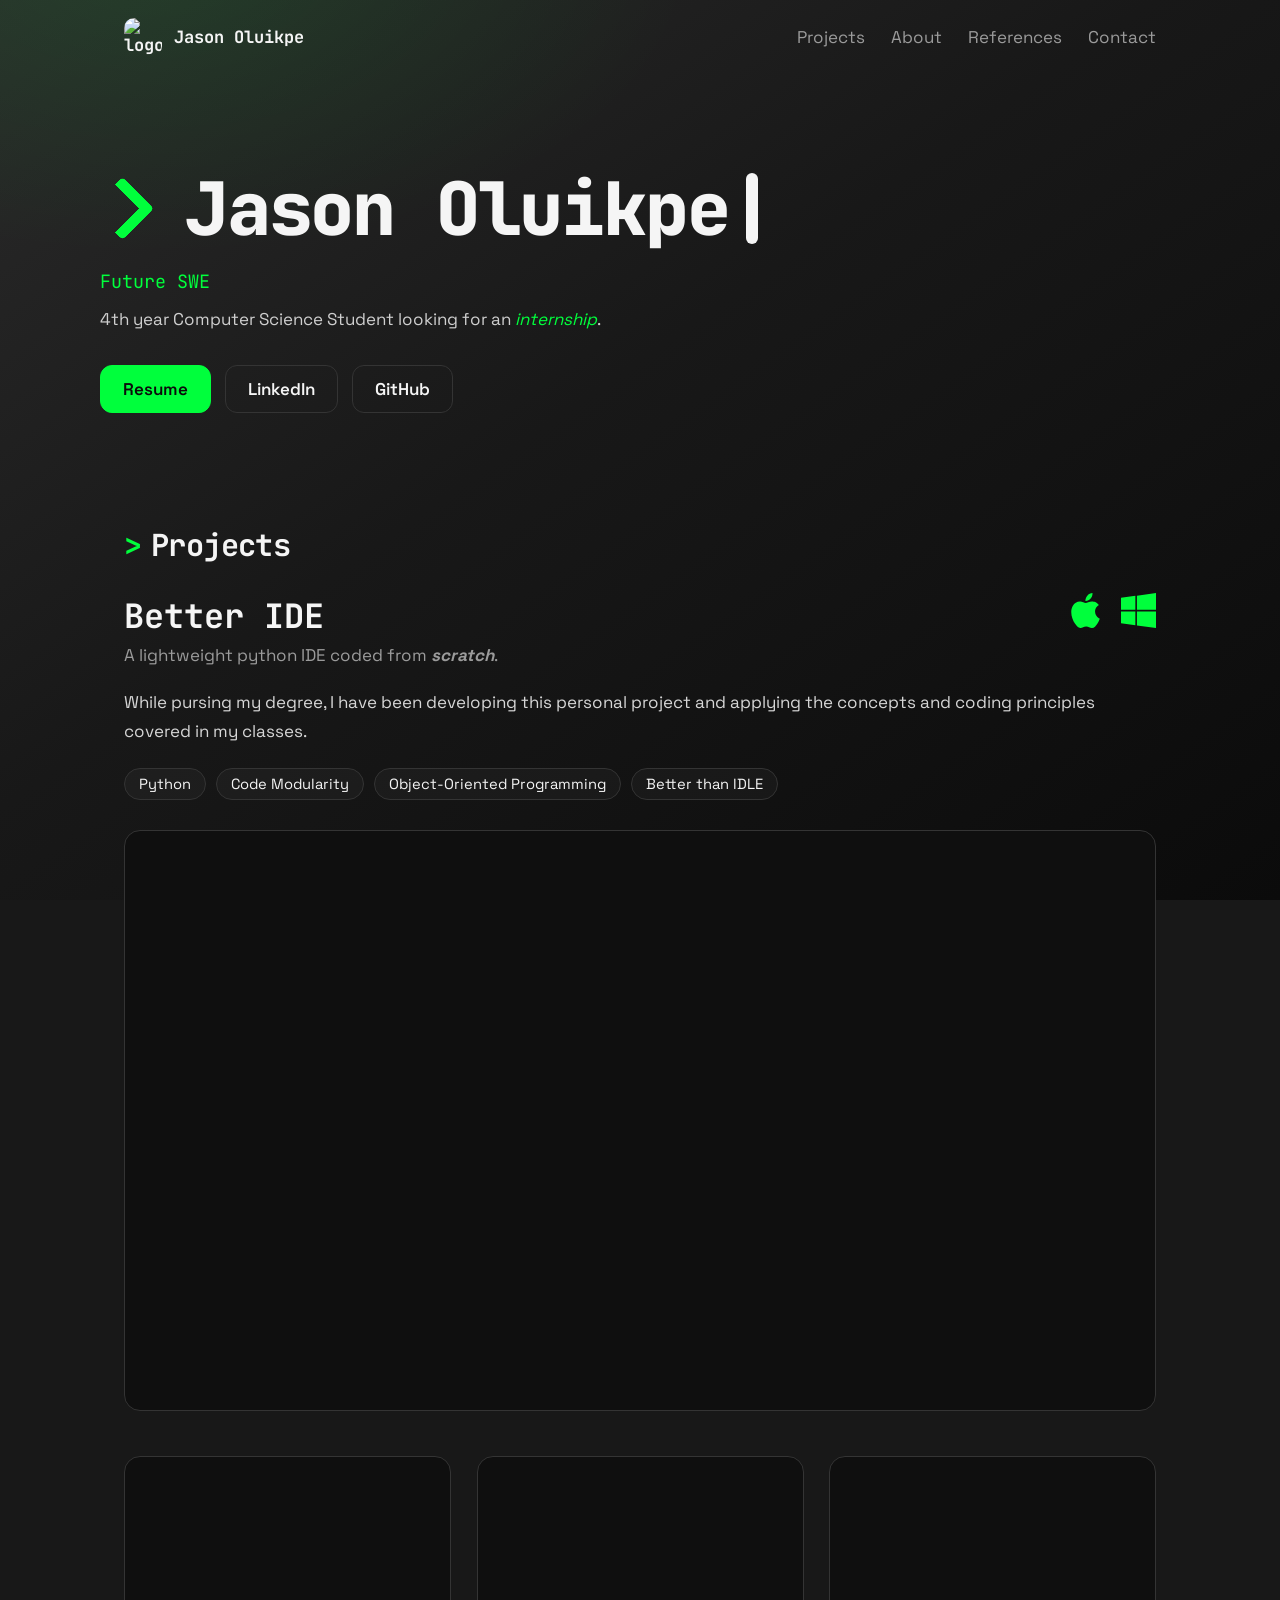
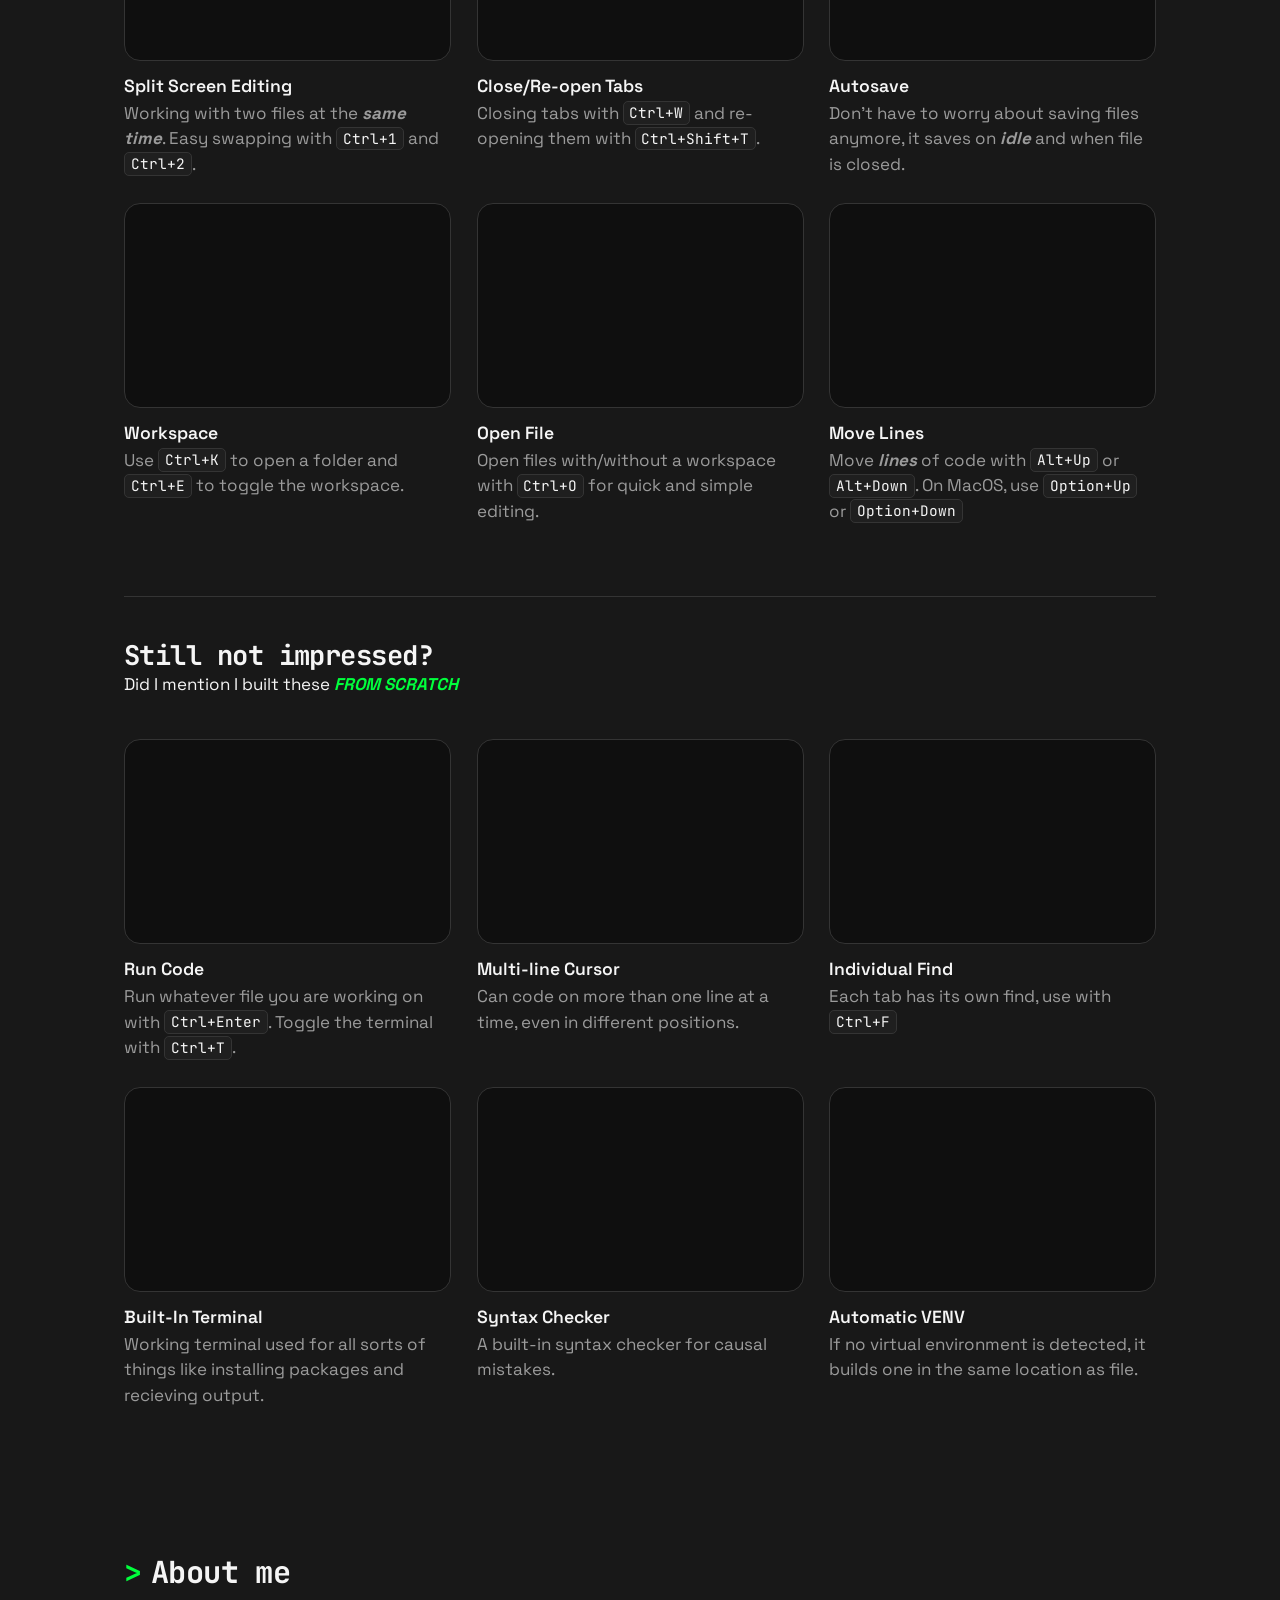
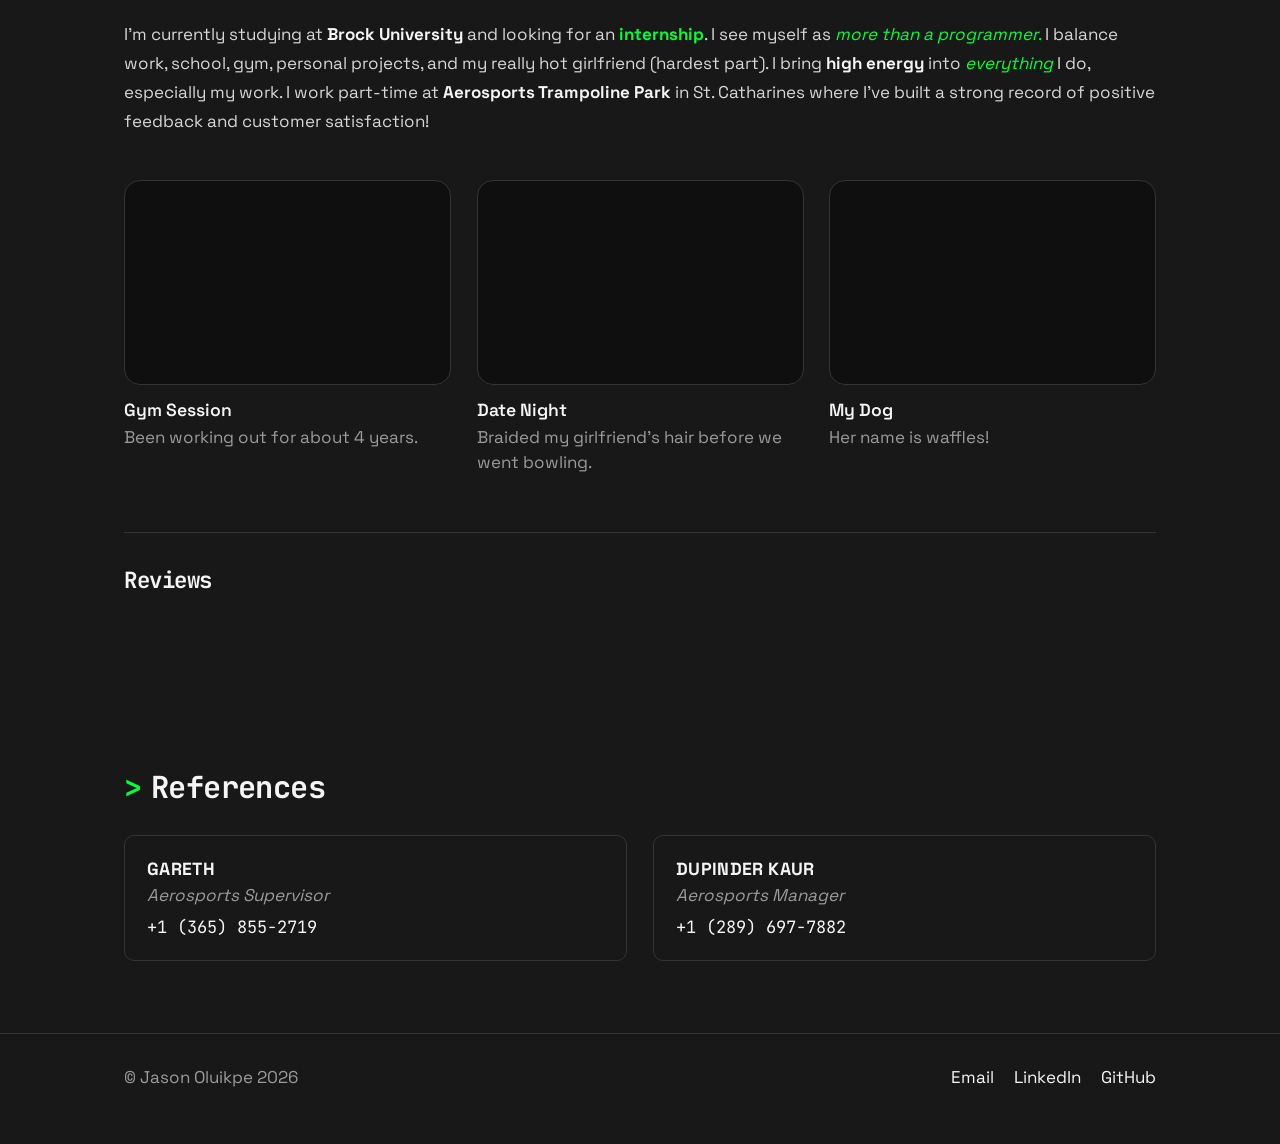
==== docs/index.html @ 1733e24d "Created static fallback for when Deplexo has an outage" ====
<!DOCTYPE html>
<html lang="en">
<head>
<meta charset="utf-8">
<meta name="viewport" content="width=device-width, initial-scale=1">
<meta name="color-scheme" content="dark">
<title>Jason Oluikpe | Future SWE</title>
<link rel="icon" href="https://jasonoluikpe.github.io/Portfolio-Media/logo.png">
<link rel="preconnect" href="https://fonts.googleapis.com">
<link rel="preconnect" href="https://fonts.gstatic.com" crossorigin>
<link href="https://fonts.googleapis.com/css2?family=JetBrains+Mono:wght@500;700;800&family=Space+Grotesk:wght@400;500;600&display=swap" rel="stylesheet">
<style>
/* Charcoal gradient + the logo's signal green and white */
:root {
  --bg-top: #2a2a2a;
  --bg-mid: #181818;
  --bg-low: #0b0b0b;
  --panel: #1f1f1f;
  --line: #343434;
  --green: #00ff3c;
  --white: #f5f5f5;
  --muted: #9b9b9b;
}

html {
  scroll-behavior: smooth;
}

/* The gradient lives on a fixed, viewport-sized layer, so it stays the same
   while scrolling instead of stretching over the whole page height. */
body::before {
  content: '';
  position: fixed;
  inset: 0;
  z-index: -1;
  pointer-events: none;
  background:
    radial-gradient(900px 500px at 12% -5%, rgba(0, 255, 60, .10), transparent 60%),
    linear-gradient(145deg, var(--bg-top) 0%, var(--bg-mid) 45%, var(--bg-low) 100%);
}

body,
body.body--dark {
  background: var(--bg-mid) !important;
  color: var(--white);
  font-family: 'Space Grotesk', system-ui, sans-serif;
  font-size: 17px;
}

.q-layout,
.q-page-container,
.q-page {
  background: transparent !important;
}

.nicegui-content {
  padding: 0;
  gap: 0;
  align-items: stretch;
}

.wrap {
  width: 100%;
  max-width: 1080px;
  margin: 0 auto;
  padding: 0 24px;
  box-sizing: border-box;
}

section {
  padding: 72px 0;
  scroll-margin-top: 24px;
}

h2.title {
  font-family: 'JetBrains Mono', monospace;
  font-size: 1.9rem;
  font-weight: 700;
  margin: 0 0 28px;
  letter-spacing: -.02em;
}

h2.title::before {
  content: '>';
  color: var(--green);
  margin-right: .6rem;
}

.muted {
  color: var(--muted);
}

.paragraph {
  max-width: none;
  line-height: 1.7;
  color: #d6d6d6;
}

/* top bar */
.topbar {
  display: flex;
  align-items: center;
  justify-content: space-between;
  padding: 18px 0;
}

.brand {
  display: flex;
  align-items: center;
  gap: 12px;
  font-family: 'JetBrains Mono', monospace;
  font-weight: 700;
}

.brand img {
  width: 38px;
  height: 38px;
  border-radius: 10px;
}

.nav {
  display: flex;
  gap: 26px;
}

.nav a {
  color: var(--muted);
  text-decoration: none;
  transition: color .15s;
}

.nav a:hover,
.nav a:focus-visible {
  color: var(--green);
}

a:focus-visible,
button:focus-visible {
  outline: 2px solid var(--green);
  outline-offset: 3px;
}

/* hero: the logo's chevron + white bar become a live prompt */
.hero {
  padding: 96px 0 40px;
}

.prompt {
  display: flex;
  align-items: center;
  gap: 26px;
  flex-wrap: wrap;
}

.chev {
  width: 34px;
  height: 34px;
  border-top: 11px solid var(--green);
  border-right: 11px solid var(--green);
  border-radius: 5px;
  transform: rotate(45deg);
  margin-right: 14px;
  flex: none;
}

.hero-name {
  font-family: 'JetBrains Mono', monospace;
  font-weight: 800;
  line-height: 1.05;
  letter-spacing: -.03em;
  font-size: clamp(2.4rem, 7vw, 4.6rem);
}

.cursor {
  width: 12px;
  height: clamp(2.6rem, 7vw, 4.4rem);
  background: var(--white);
  border-radius: 6px;
  margin-left: -8px;
  animation: blink 1.1s steps(1) infinite;
}

@keyframes blink {
  50% {
    opacity: 0;
  }
}

@media (prefers-reduced-motion: reduce) {
  .cursor {
    animation: none;
  }
}

.role {
  font-family: 'JetBrains Mono', monospace;
  color: var(--green);
  font-size: 1.15rem;
  margin-top: 22px;
}

.tagline {
  max-width: 60ch;
  color: #cfcfcf;
  margin-top: 12px;
  line-height: 1.6;
}

.actions {
  display: flex;
  gap: 14px;
  margin-top: 32px;
  flex-wrap: wrap;
}

.btn {
  padding: 12px 22px;
  border-radius: 12px;
  text-decoration: none;
  font-weight: 600;
  border: 1px solid var(--line);
  color: var(--white);
  transition: border-color .15s, background .15s;
}

.btn:hover {
  border-color: var(--green);
}

.btn.primary {
  background: var(--green);
  color: #0b0b0b;
  border-color: var(--green);
}

.btn.primary:hover {
  background: #4dff74;
}

/* project showcase */
.proj-head {
  display: flex;
  flex-wrap: wrap;
  gap: 12px 28px;
  align-items: baseline;
  justify-content: space-between;
}

.proj-name {
  font-family: 'JetBrains Mono', monospace;
  font-size: 2.1rem;
  font-weight: 700;
  margin: 0;
}

.proj-sum {
  color: var(--muted);
  margin-top: 6px;
}

.proj-links {
  display: flex;
  gap: 18px;
}

.proj-links a {
  display: inline-flex;
  align-items: center;
  padding-bottom: 6px;
  color: var(--green);
  text-decoration: none;
  border-bottom: 2px solid transparent;
  font-size: 50px;
  line-height: 1;
}

.proj-links .icon-svg {
  display: flex;
}

.proj-links a:hover {
  border-bottom-color: var(--green);
}

code {
  font-family: 'JetBrains Mono', monospace;
  font-size: .85em;
  color: var(--white);
  background: var(--panel);
  border: 1px solid var(--line);
  border-radius: 5px;
  padding: .1em .4em;
}

.paragraph strong {
  color: var(--white);
  font-weight: 700;
}

.paragraph em {
  color: var(--green);
  font-style: italic;
}

/* ==text== in content -> green, keeping whatever bold/italic is inside it */
.hl,
.hl strong,
.hl em {
  color: var(--green);
}

.desc {
  max-width: none;
  line-height: 1.7;
  color: #d6d6d6;
  margin: 22px 0;
}

.chips {
  display: flex;
  flex-wrap: wrap;
  gap: 10px;
}

.chip {
  padding: 6px 14px;
  border: 1px solid var(--line);
  border-radius: 999px;
  background: rgba(255, 255, 255, .03);
  font-size: .92rem;
}

.media {
  border: 1px solid var(--line);
  border-radius: 16px;
  overflow: hidden;
  background: #0f0f0f;
  aspect-ratio: 16 / 9;
  margin-top: 30px;
  contain: content;
  position: relative;
}

.media video,
.media img {
  position: absolute;
  inset: 0;
  width: 100%;
  height: 100%;
  object-fit: cover;
}

.placeholder {
  height: 100%;
  display: flex;
  flex-direction: column;
  align-items: center;
  justify-content: center;
  gap: 16px;
  color: var(--muted);
  text-align: center;
  padding: 16px;
  font-family: 'JetBrains Mono', monospace;
  font-size: .95rem;
  background: repeating-linear-gradient(135deg, transparent 0 14px, rgba(255, 255, 255, .02) 14px 28px);
}

.ph-chev {
  width: 16px;
  height: 16px;
  border-top: 6px solid var(--green);
  border-right: 6px solid var(--green);
  border-radius: 3px;
  transform: rotate(45deg);
}

.clips {
  display: grid;
  grid-template-columns: repeat(auto-fit, minmax(min(100%, 320px), 1fr));
  gap: 26px;
  margin-top: 44px;
}

.clip .media {
  margin-top: 0;
  aspect-ratio: 16 / 10;
}

/* Hover "pop" on clips that have a video (clickable) */
.clip {
  position: relative;
  transition: transform .22s cubic-bezier(.34, 1.56, .64, 1);
}

.clip:has(video) {
  cursor: pointer;
}

.clip .media {
  transition: box-shadow .22s ease, border-color .22s ease;
}

@media (hover: hover) {
  .clip:has(video):hover {
    transform: scale(1.04);
    z-index: 2;
  }

  .clip:has(video):hover .media {
    border-color: var(--green);
    box-shadow: 0 14px 34px rgba(0, 0, 0, .55), 0 0 0 1px var(--green);
  }
}

/* Fullscreen clip viewer */
.lightbox {
  position: fixed;
  inset: 0;
  z-index: 9999;
  display: none;
  align-items: center;
  justify-content: center;
  padding: 24px;
  background: rgba(0, 0, 0, .94);
  overflow-y: auto;
}

.lightbox.open {
  display: flex;
  animation: lb-fade .18s ease;
}

.lb-content {
  width: min(92vw, 1100px);
  animation: lb-pop .25s cubic-bezier(.34, 1.56, .64, 1);
}

.lb-video {
  display: block;
  width: 100%;
  height: auto;
  aspect-ratio: 16 / 9;
  max-height: 70vh;
  object-fit: contain;
  background: #000;
  border: 1px solid var(--line);
  border-radius: 16px;
}

.lb-title {
  font-weight: 600;
  font-size: 1.3rem;
  margin-top: 16px;
}

.lb-caption {
  color: var(--muted);
  line-height: 1.5;
  margin-top: 6px;
}

.lb-close {
  position: fixed;
  top: 16px;
  right: 16px;
  z-index: 1;
  width: 44px;
  height: 44px;
  padding: 10px;
  display: grid;
  place-items: center;
  color: var(--white);
  background: rgba(31, 31, 31, .9);
  border: 1px solid var(--line);
  border-radius: 50%;
  cursor: pointer;
  transition: color .15s ease, border-color .15s ease, transform .15s ease;
}

.lb-close:hover {
  color: var(--green);
  border-color: var(--green);
  transform: scale(1.08);
}

.lb-close svg {
  width: 100%;
  height: 100%;
}

@keyframes lb-fade {
  from { opacity: 0; }
  to { opacity: 1; }
}

@keyframes lb-pop {
  from { transform: scale(.94); opacity: 0; }
  to { transform: scale(1); opacity: 1; }
}

.more-title {
  font-family: 'JetBrains Mono', monospace;
  font-size: 1.7rem;
  font-weight: 700;
  letter-spacing: -.02em;
  margin-top: 72px;
  padding-top: 40px;
  border-top: 1px solid var(--line);
}

.more-title + .clips {
  margin-top: 28px;
}

.clip-title {
  font-weight: 600;
  font-size: 1.1rem;
  margin-top: 14px;
}

.clip-caption {
  color: var(--muted);
  line-height: 1.5;
  margin-top: 4px;
}

.sub-title {
  display: block;
  font-family: 'JetBrains Mono', monospace;
  font-size: 1.4rem;
  font-weight: 700;
  letter-spacing: -.02em;
  margin-top: 56px;
  padding-top: 32px;
  border-top: 1px solid var(--line);
}

.reviews-embed {
  margin-top: 28px;
  max-width: 880px;
}


.reviews {
  display: grid;
  grid-template-columns: 1fr;
  gap: 26px;
  margin-top: 28px;
  max-width: 880px;
}

.reviews-extra {
  display: grid;
  gap: 26px;
}

.btn.show-more {
  background: transparent;
  color: var(--green);
  border-color: var(--green);
  cursor: pointer;
  font: inherit;
  font-weight: 600;
  margin-top: 26px;
}

.btn.reviews .show-more {
  justify-self: center;
  margin-top: 0;
}

.show-more:hover {
  background: var(--green);
  color: #0b0b0b;
}

.show-more {
  display: inline-flex;
  align-items: center;
  gap: 10px;
  margin-top: 26px;
  padding: 0;
  background: none;
  border: 0;
  box-shadow: none;
  outline: 0;
  cursor: pointer;
  color: var(--green);
  font-family: 'JetBrains Mono', monospace;
  font-size: 1.05rem;
  font-weight: 600;
}

.show-more:hover {
  opacity: .75;
}

.show-more:focus-visible {
  outline: 2px solid var(--green);
  outline-offset: 6px;
  border-radius: 6px;
}

.sm-icon {
  display: inline-flex;
  width: 26px;
  height: 26px;
}

.sm-icon svg {
  width: 100%;
  height: 100%;
}

.review .media {
  margin-top: 0;
  aspect-ratio: auto;
}

.review img {
  height: auto;
  object-fit: contain;
}

.review .placeholder {
  height: auto;
  aspect-ratio: 4 / 3;
}

.refs {
  display: grid;
  grid-template-columns: repeat(auto-fit, minmax(min(100%, 240px), 1fr));
  gap: 26px;
  margin-top: 28px;
}

.ref {
  border: 1px solid var(--line);
  border-radius: 10px;
  padding: 22px;
}

.ref-name {
  font-weight: 700;
  font-size: 1.1rem;
  text-transform: uppercase;
  letter-spacing: .02em;
}

.ref-job {
  font-style: italic;
  color: var(--muted);
  margin-top: 4px;
}

.ref-phone {
  font-family: 'JetBrains Mono', monospace;
  margin-top: 10px;
}

/* footer */
footer {
  border-top: 1px solid var(--line);
  padding: 32px 0 56px;
  color: var(--muted);
}

.foot {
  display: flex;
  justify-content: space-between;
  flex-wrap: wrap;
  gap: 14px;
}

.foot a {
  color: var(--white);
  text-decoration: none;
  margin-left: 20px;
}

.foot a:hover {
  color: var(--green);
}

/* ==text== in content -> signal green */
.green {
  color: var(--green);
}

/* ---------- Mobile / compact layout ---------- */
html,
body {
  overflow-x: hidden;
  -webkit-text-size-adjust: 100%;
}

@media (max-width: 768px) {
  body,
  body.body--dark {
    font-size: 15px;
  }

  .wrap {
    padding: 0 16px;
  }

  section {
    padding: 36px 0;
    scroll-margin-top: 8px;
  }

  h2.title {
    font-size: 1.4rem;
    margin-bottom: 16px;
  }

  .paragraph,
  .desc {
    line-height: 1.55;
  }

  .desc {
    margin: 14px 0;
  }

  /* top bar: brand on top, nav scrolls in one compact row */
  .topbar {
    flex-direction: column;
    align-items: flex-start;
    gap: 8px;
    padding: 12px 0 8px;
  }

  .brand {
    gap: 8px;
    font-size: .95rem;
  }

  .brand img {
    width: 28px;
    height: 28px;
    border-radius: 8px;
  }

  .nav {
    width: 100%;
    gap: 18px;
    font-size: .9rem;
    overflow-x: auto;
    white-space: nowrap;
    scrollbar-width: none;
  }

  .nav::-webkit-scrollbar {
    display: none;
  }

  /* hero */
  .hero {
    padding: 36px 0 12px;
  }

  .prompt {
    gap: 8px;
    flex-wrap: nowrap;
  }

  .chev {
    width: 20px;
    height: 20px;
    border-top-width: 7px;
    border-right-width: 7px;
    border-radius: 3px;
    margin-right: 8px;
  }

  .hero-name {
    font-size: clamp(1.6rem, 8.5vw, 2.4rem);
  }

  .cursor {
    width: 8px;
    height: clamp(1.7rem, 8vw, 2.3rem);
    margin-left: -2px;
    border-radius: 4px;
  }

  .role {
    font-size: .95rem;
    margin-top: 14px;
  }

  .tagline {
    margin-top: 8px;
    line-height: 1.5;
  }

  .actions {
    gap: 8px;
    margin-top: 20px;
  }

  .btn {
    padding: 9px 14px;
    border-radius: 10px;
    font-size: .9rem;
  }

  /* projects */
  .proj-head {
    gap: 8px 16px;
  }

  .proj-name {
    font-size: 1.5rem;
  }

  .proj-sum {
    margin-top: 2px;
  }

  .proj-links {
    gap: 12px;
  }

  .proj-links a {
    font-size: 34px;
    padding-bottom: 4px;
  }

  .chips {
    gap: 6px;
  }

  .chip {
    padding: 4px 10px;
    font-size: .8rem;
  }

  .media {
    margin-top: 18px;
    border-radius: 12px;
  }

  .clips {
    grid-template-columns: 1fr;
    gap: 18px;
    margin-top: 24px;
  }

  .clip-title {
    font-size: 1rem;
    margin-top: 8px;
  }

  .clip-caption {
    font-size: .88rem;
    line-height: 1.4;
  }

  .more-title {
    font-size: 1.25rem;
    margin-top: 36px;
    padding-top: 22px;
  }

  .more-title + .clips {
    margin-top: 16px;
  }

  .sub-title {
    font-size: 1.15rem;
    margin-top: 32px;
    padding-top: 20px;
  }

  .reviews-embed {
    margin-top: 16px;
  }

  /* references: two compact columns */
  .refs {
    grid-template-columns: 1fr;
    gap: 12px;
    margin-top: 16px;
  }

  .ref {
    padding: 14px;
  }

  .ref-name {
    font-size: 1rem;
  }

  .ref-phone {
    margin-top: 6px;
    font-size: .9rem;
  }

  /* footer */
  footer {
    padding: 20px 0 32px;
  }

  .foot {
    flex-direction: column;
    gap: 10px;
    font-size: .9rem;
  }

  .foot a {
    margin-left: 0;
    margin-right: 16px;
  }

  /* lightbox */
  .lightbox {
    padding: 12px;
  }

  .lb-content {
    width: 100%;
  }

  .lb-video {
    border-radius: 10px;
    max-height: 60vh;
  }

  .lb-title {
    font-size: 1.1rem;
    margin-top: 10px;
  }

  .lb-close {
    top: 8px;
    right: 8px;
    width: 40px;
    height: 40px;
    padding: 8px;
  }
}

@media (max-width: 380px) {
  .hero-name {
    font-size: 1.5rem;
  }

  .nav {
    gap: 14px;
  }
}

/* static page: plain body, no NiceGUI wrapper */
body { margin: 0; }
.paragraph { margin: 0 0 1em; }
.desc { margin: 22px 0; }
.about-text { margin-bottom: 1em; }
.nav a, .foot a, .proj-links a, .btn { cursor: pointer; }
.proj-head > div, .proj-links { margin: 0; }
@media (max-width: 768px) { .desc { margin: 14px 0; } }

</style>
</head>
<body>

<div class="wrap"><div class="topbar">
  <div class="brand"><img src="https://jasonoluikpe.github.io/Portfolio-Media/logo.png" alt="logo"><div>Jason Oluikpe</div></div>
  <div class="nav"><a href="#projects"><span>Projects</span></a><a href="#about"><span>About</span></a><a href="#references"><span>References</span></a><a href="#contact"><span>Contact</span></a></div>
</div></div>

<div class="wrap hero">
  <div class="prompt"><div class="chev"></div><div class="hero-name">Jason Oluikpe</div><div class="cursor"></div></div>
  <div class="role">Future SWE</div>
  <div class="tagline">4th year Computer Science Student looking for an <span class="hl"><em>internship</em></span>.</div>
  <div class="actions">
    <a href="https://jasonoluikpe.github.io/Portfolio-Media/Resume.pdf" class="btn primary" target="_blank" rel="noopener"><span>Resume</span></a>
    <a href="https://www.linkedin.com/in/ebubeoluikpe/" class="btn" target="_blank" rel="noopener"><span>LinkedIn</span></a>
    <a href="https://github.com/JasonOluikpe" class="btn" target="_blank" rel="noopener"><span>GitHub</span></a>
  </div>
</div>

<section id="projects"><div class="wrap">
  <h2 class="title"><span>Projects</span></h2>
  <div class="proj-head">
    <div><div class="proj-name">Better IDE</div><div class="proj-sum">A lightweight python IDE coded from <strong><em>scratch</em></strong>.</div></div>
    <div class="proj-links"><a href="https://github.com/JasonOluikpe/Portfolio/releases/download/v1.4.2/BetterIDE-1.4.2.dmg" download><span class="icon-svg"><svg xmlns="http://www.w3.org/2000/svg" viewBox="0 0 24 24" style="height:.7em;width:auto;display:block;fill:currentColor" aria-label="Apple"><path d="M12.152 6.896c-.948 0-2.415-1.078-3.96-1.04-2.04.027-3.91 1.183-4.961 3.014-2.117 3.675-.546 9.103 1.519 12.09 1.013 1.454 2.208 3.09 3.792 3.039 1.52-.065 2.09-.987 3.935-.987 1.831 0 2.35.987 3.96.948 1.637-.026 2.676-1.48 3.676-2.948 1.156-1.688 1.636-3.325 1.662-3.415-.039-.013-3.182-1.221-3.22-4.857-.026-3.04 2.48-4.494 2.597-4.559-1.429-2.09-3.623-2.324-4.39-2.376-2-.156-3.675 1.09-4.61 1.09zM15.53 3.83c.843-1.012 1.4-2.427 1.245-3.83-1.207.052-2.662.805-3.532 1.818-.78.896-1.454 2.338-1.273 3.714 1.338.104 2.715-.688 3.559-1.701"/></svg></span></a><a href="https://github.com/JasonOluikpe/Portfolio/releases/download/v1.4.2/BetterIDE-1.4.2.zip" download><span class="icon-svg"><svg xmlns="http://www.w3.org/2000/svg" viewBox="0 0 951 951" style="height:.7em;width:auto;display:block;fill:currentColor" aria-label="Windows"><path d="M390 502V874L0 820V502ZM390 77V454H0V131ZM951 502V951L433 880V502ZM951 0V454H433V72Z"/></svg></span></a></div>
  </div>
  <p class="paragraph desc">While pursing my degree, I have been developing this personal project and applying the concepts and coding principles covered in my classes.</p>
  <div class="chips"><div class="chip">Python</div><div class="chip">Code Modularity</div><div class="chip">Object-Oriented Programming</div><div class="chip">Better than IDLE</div></div>
  <div class="media"><video class="watch-video" src="https://jasonoluikpe.github.io/Portfolio-Media/overview.mp4" muted loop playsinline preload="none"></video></div>
  <div class="clips"><div class="clip"><div class="media"><video class="watch-video" src="https://jasonoluikpe.github.io/Portfolio-Media/split.mp4" muted loop playsinline preload="none"></video></div><div class="clip-title">Split Screen Editing</div><div class="clip-caption">Working with two files at the <strong><em>same time</em></strong>. Easy swapping with <code>Ctrl+1</code> and <code>Ctrl+2</code>.</div></div><div class="clip"><div class="media"><video class="watch-video" src="https://jasonoluikpe.github.io/Portfolio-Media/close.mp4" muted loop playsinline preload="none"></video></div><div class="clip-title">Close/Re-open Tabs</div><div class="clip-caption">Closing tabs with <code>Ctrl+W</code> and re-opening them with <code>Ctrl+Shift+T</code>.</div></div><div class="clip"><div class="media"><video class="watch-video" src="https://jasonoluikpe.github.io/Portfolio-Media/save.mp4" muted loop playsinline preload="none"></video></div><div class="clip-title">Autosave</div><div class="clip-caption">Don't have to worry about saving files anymore, it saves on <strong><em>idle</em></strong> and when file is closed.</div></div><div class="clip"><div class="media"><video class="watch-video" src="https://jasonoluikpe.github.io/Portfolio-Media/workspace.mp4" muted loop playsinline preload="none"></video></div><div class="clip-title">Workspace</div><div class="clip-caption">Use <code>Ctrl+K</code> to open a folder and <code>Ctrl+E</code> to toggle the workspace.</div></div><div class="clip"><div class="media"><video class="watch-video" src="https://jasonoluikpe.github.io/Portfolio-Media/open.mp4" muted loop playsinline preload="none"></video></div><div class="clip-title">Open File</div><div class="clip-caption">Open files with/without a workspace with <code>Ctrl+O</code> for quick and simple editing.</div></div><div class="clip"><div class="media"><video class="watch-video" src="https://jasonoluikpe.github.io/Portfolio-Media/move.mp4" muted loop playsinline preload="none"></video></div><div class="clip-title">Move Lines</div><div class="clip-caption">Move <strong><em>lines</em></strong> of code with <code>Alt+Up</code> or <code>Alt+Down</code>. On MacOS, use <code>Option+Up</code> or <code>Option+Down</code></div></div></div>
  <div class="more-title">Still not impressed?</div>
  <div>Did I mention I built these <span class="hl"><strong><em>FROM SCRATCH</em></strong></span></div>
  <div class="clips"><div class="clip"><div class="media"><video class="watch-video" src="https://jasonoluikpe.github.io/Portfolio-Media/run.mp4" muted loop playsinline preload="none"></video></div><div class="clip-title">Run Code</div><div class="clip-caption">Run whatever file you are working on with <code>Ctrl+Enter</code>. Toggle the terminal with <code>Ctrl+T</code>.</div></div><div class="clip"><div class="media"><video class="watch-video" src="https://jasonoluikpe.github.io/Portfolio-Media/multi.mp4" muted loop playsinline preload="none"></video></div><div class="clip-title">Multi-line Cursor</div><div class="clip-caption">Can code on more than one line at a time, even in different positions.</div></div><div class="clip"><div class="media"><video class="watch-video" src="https://jasonoluikpe.github.io/Portfolio-Media/find.mp4" muted loop playsinline preload="none"></video></div><div class="clip-title">Individual Find</div><div class="clip-caption">Each tab has its own find, use with <code>Ctrl+F</code></div></div><div class="clip"><div class="media"><video class="watch-video" src="https://jasonoluikpe.github.io/Portfolio-Media/terminal.mp4" muted loop playsinline preload="none"></video></div><div class="clip-title">Built-In Terminal</div><div class="clip-caption">Working terminal used for all sorts of things like installing packages and recieving output.</div></div><div class="clip"><div class="media"><video class="watch-video" src="https://jasonoluikpe.github.io/Portfolio-Media/syntax.mp4" muted loop playsinline preload="none"></video></div><div class="clip-title">Syntax Checker</div><div class="clip-caption">A built-in syntax checker for causal mistakes.</div></div><div class="clip"><div class="media"><video class="watch-video" src="https://jasonoluikpe.github.io/Portfolio-Media/venv.mp4" muted loop playsinline preload="none"></video></div><div class="clip-title">Automatic VENV</div><div class="clip-caption">If no virtual environment is detected, it builds one in the same location as file.</div></div></div>
</div></section>

<section id="about"><div class="wrap">
  <h2 class="title"><span>About me</span></h2>
  <p class="paragraph about-text">I’m currently studying at <strong>Brock University</strong> and looking for an <span class="hl"><strong>internship</strong></span>. I see myself as <span class="hl"><em>more than a programmer</em>.</span> I balance work, school, gym, personal projects, and my really hot girlfriend (hardest part). I bring <strong>high energy</strong> into <span class="hl"><em>everything</em></span> I do, especially my work. I work part-time at <strong>Aerosports Trampoline Park</strong> in St. Catharines where I've built a strong record of positive feedback and customer satisfaction!</p>
  <div class="clips"><div class="clip"><div class="media"><video class="watch-video" src="https://jasonoluikpe.github.io/Portfolio-Media/gym.mp4" muted loop playsinline preload="none"></video></div><div class="clip-title">Gym Session</div><div class="clip-caption">Been working out for about 4 years.</div></div><div class="clip"><div class="media"><video class="watch-video" src="https://jasonoluikpe.github.io/Portfolio-Media/gf.mp4" muted loop playsinline preload="none"></video></div><div class="clip-title">Date Night</div><div class="clip-caption">Braided my girlfriend's hair before we went bowling.</div></div><div class="clip"><div class="media"><video class="watch-video" src="https://jasonoluikpe.github.io/Portfolio-Media/dog.mp4" muted loop playsinline preload="none"></video></div><div class="clip-title">My Dog</div><div class="clip-caption">Her name is waffles!</div></div></div>
  <div class="sub-title">Reviews</div>
  <div class="reviews-embed"><div id="featurable-c97dee88-e824-4a2c-994f-42b3e6e427df" data-featurable-async></div></div>
</div></section>

<section id="references"><div class="wrap">
  <h2 class="title"><span>References</span></h2>
  <div class="refs"><div class="ref"><div class="ref-name">Gareth</div><div class="ref-job">Aerosports Supervisor</div><div class="ref-phone">+1 (365) 855-2719</div></div><div class="ref"><div class="ref-name">Dupinder Kaur</div><div class="ref-job">Aerosports Manager</div><div class="ref-phone">+1 (289) 697-7882</div></div></div>
</div></section>

<footer id="contact"><div class="wrap foot">
  <div>© Jason Oluikpe 2026</div>
  <div><a href="mailto:oluikpe.ebube@gmail.com" target="_blank" rel="noopener"><span>Email</span></a><a href="https://www.linkedin.com/in/ebubeoluikpe/" target="_blank" rel="noopener"><span>LinkedIn</span></a><a href="https://github.com/JasonOluikpe" target="_blank" rel="noopener"><span>GitHub</span></a></div>
</div></footer>


<script>
(() => {
  const io = new IntersectionObserver((entries) => {
    entries.forEach(e => {
      if (e.isIntersecting) e.target.play().catch(() => {});
      else e.target.pause();
    });
  }, { rootMargin: '200px' });

  const watch = () => {
    document.querySelectorAll('video').forEach(v => { v.defaultMuted = true; v.muted = true; });
    document.querySelectorAll('video.watch-video:not([data-watched])')
      .forEach(v => { v.dataset.watched = '1'; io.observe(v); });
  };

  new MutationObserver(watch).observe(document.body, { childList: true, subtree: true });
  watch();
})();
</script>

<script>
(() => {
  const inject = () => {
    if (document.querySelector('script[data-featurable]')) return;
    const s = document.createElement('script');
    s.src = 'https://cdn.featurable.com/widget/v2/embed.js';
    s.charset = 'UTF-8';
    s.defer = true;
    s.dataset.featurable = '1';
    document.body.appendChild(s);
  };

  const watch = () => {
    const el = document.querySelector('[data-featurable-async]');
    if (!el) return false;
    new IntersectionObserver((entries, io) => {
      if (entries.some(e => e.isIntersecting)) { io.disconnect(); inject(); }
    }, { rootMargin: '400px' }).observe(el);
    return true;
  };

  if (!watch()) {
    const mo = new MutationObserver(() => { if (watch()) mo.disconnect(); });
    mo.observe(document.body, { childList: true, subtree: true });
  }
})();
</script>

<script>
(() => {
  let box, vid, titleEl, capEl, source;

  const build = () => {
    box = document.createElement('div');
    box.className = 'lightbox';
    box.innerHTML =
      '<button class="lb-close" type="button" aria-label="Close video">' +
      '<svg viewBox="0 0 24 24" fill="none" stroke="currentColor" stroke-width="2.4" stroke-linecap="round">' +
      '<path d="M5 5l14 14M19 5L5 19"/></svg></button>' +
      '<div class="lb-content">' +
      '<video class="lb-video" playsinline loop disablepictureinpicture disableremoteplayback></video>' +
      '<div class="lb-title"></div><div class="lb-caption"></div></div>';
    document.body.appendChild(box);
    vid = box.querySelector('.lb-video');
    titleEl = box.querySelector('.lb-title');
    capEl = box.querySelector('.lb-caption');
    vid.addEventListener('pause', () => {
      if (box.classList.contains('open')) vid.play().catch(() => {});
    });
    box.addEventListener('click', e => {
      if (e.target.closest('.lb-close') || !e.target.closest('.lb-content')) close();
    });
  };

  const open = (clip, v, src) => {
    if (!box) build();
    source = v;
    v.pause();
    titleEl.innerHTML = (clip.querySelector('.clip-title') || {}).innerHTML || '';
    capEl.innerHTML = (clip.querySelector('.clip-caption') || {}).innerHTML || '';
    vid.src = src;
    box.classList.add('open');
    document.documentElement.style.overflow = 'hidden';
    vid.play().catch(() => {});
  };

  const close = () => {
    if (!box || !box.classList.contains('open')) return;
    box.classList.remove('open');
    vid.pause();
    vid.removeAttribute('src');
    vid.load();
    document.documentElement.style.overflow = '';
    if (source) {
      const r = source.getBoundingClientRect();
      if (r.bottom > 0 && r.top < window.innerHeight) source.play().catch(() => {});
    }
  };

  document.addEventListener('click', e => {
    const clip = e.target.closest('.clip');
    if (!clip) return;
    const v = clip.querySelector('video');
    const src = v && (v.getAttribute('src') || v.dataset.src);
    if (src) open(clip, v, src);
  });

  document.addEventListener('keydown', e => { if (e.key === 'Escape') close(); });
})();
</script>

</body>
</html>
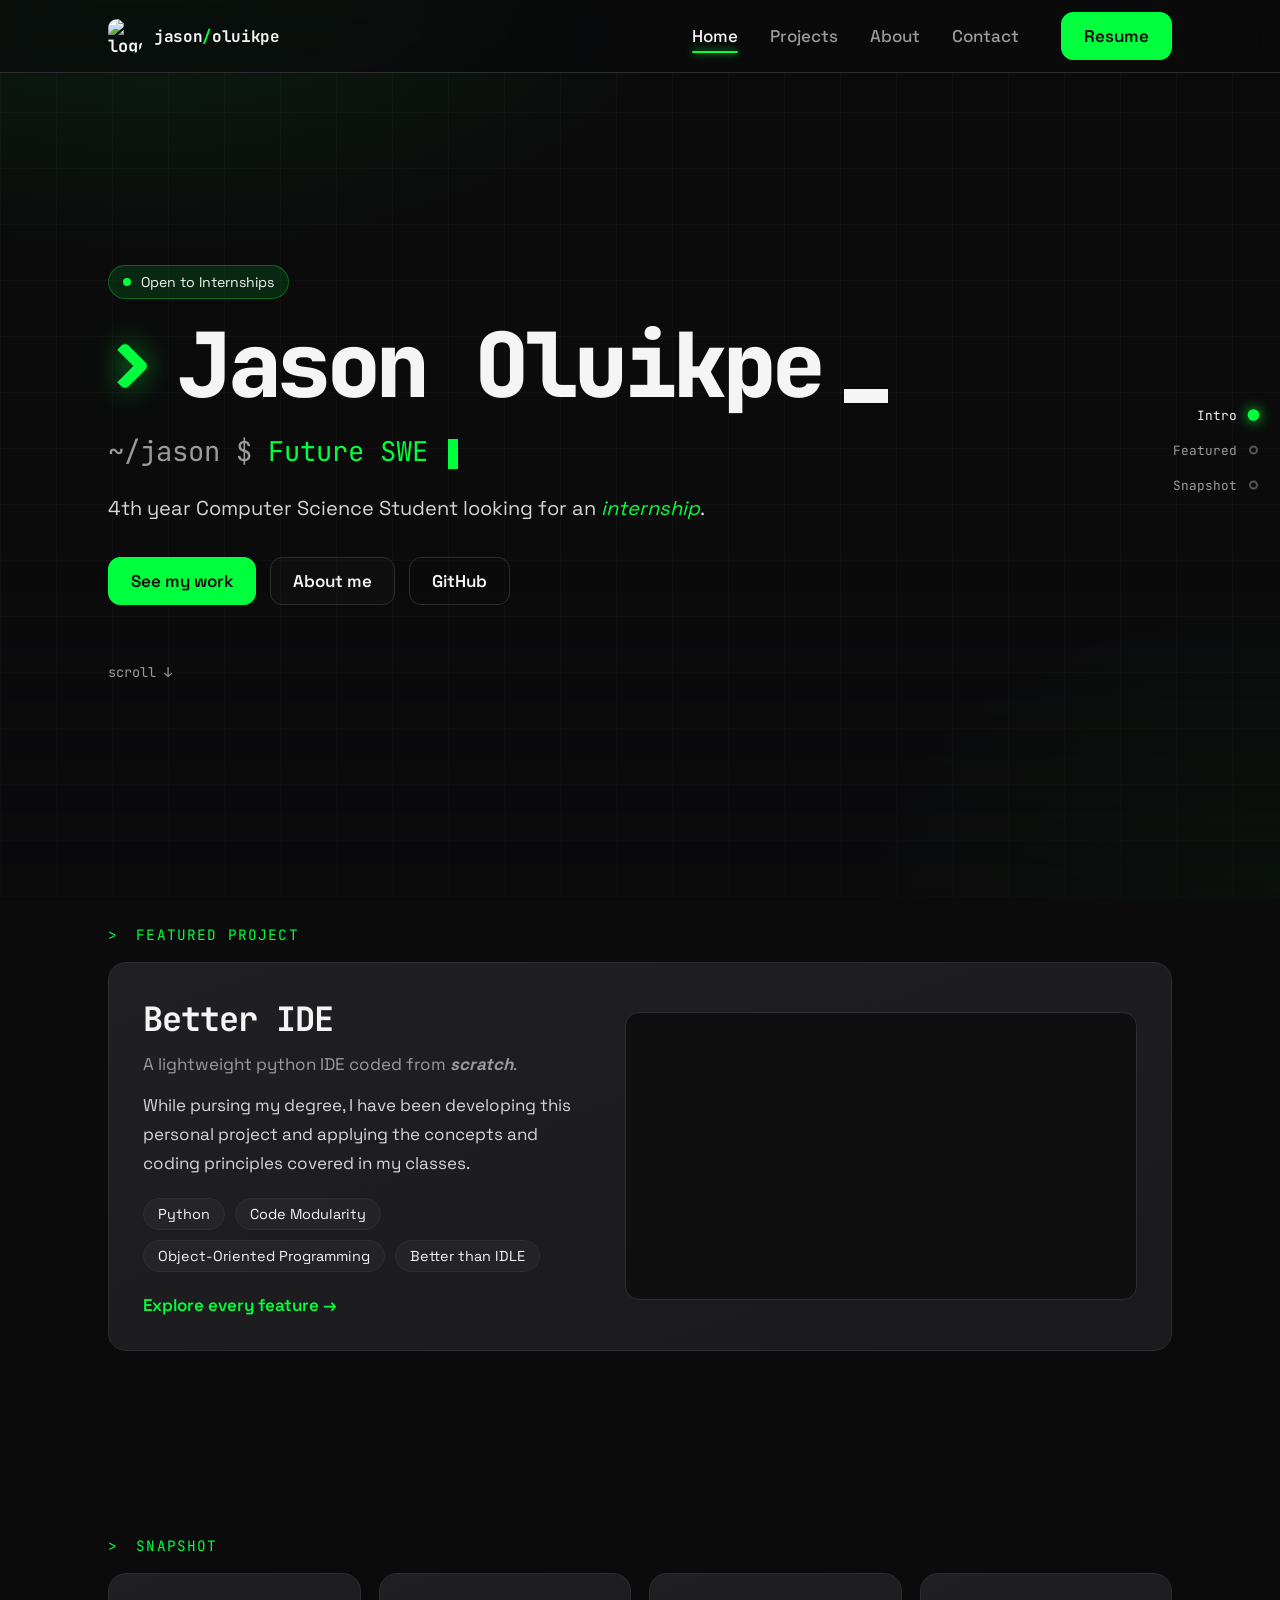
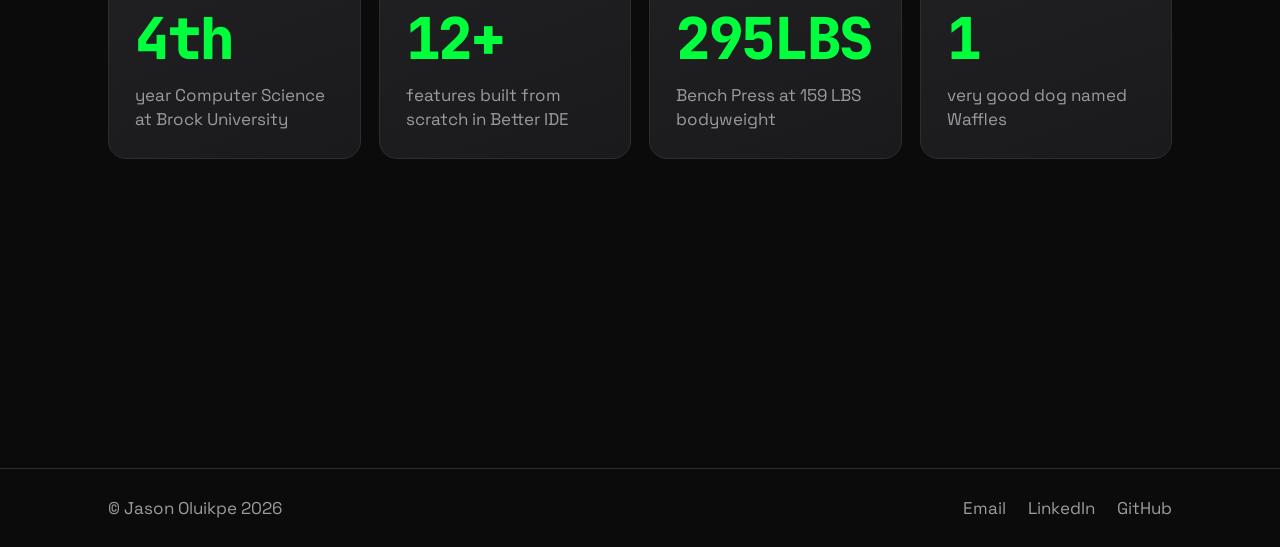
==== commit 978b5ac9: "Updated fallback website" ====
--- a/docs/index.html
+++ b/docs/index.html
@@ -6,1125 +6,124 @@
 <meta name="color-scheme" content="dark">
 <title>Jason Oluikpe | Future SWE</title>
 <link rel="icon" href="https://jasonoluikpe.github.io/Portfolio-Media/logo.png">
+<link rel="apple-touch-icon" href="https://jasonoluikpe.github.io/Portfolio-Media/logo.png">
 <link rel="preconnect" href="https://fonts.googleapis.com">
 <link rel="preconnect" href="https://fonts.gstatic.com" crossorigin>
 <link href="https://fonts.googleapis.com/css2?family=JetBrains+Mono:wght@500;700;800&family=Space+Grotesk:wght@400;500;600&display=swap" rel="stylesheet">
-<style>
-/* Charcoal gradient + the logo's signal green and white */
-:root {
-  --bg-top: #2a2a2a;
-  --bg-mid: #181818;
-  --bg-low: #0b0b0b;
-  --panel: #1f1f1f;
-  --line: #343434;
-  --green: #00ff3c;
-  --white: #f5f5f5;
-  --muted: #9b9b9b;
-}
-
-html {
-  scroll-behavior: smooth;
-}
-
-/* The gradient lives on a fixed, viewport-sized layer, so it stays the same
-   while scrolling instead of stretching over the whole page height. */
-body::before {
-  content: '';
-  position: fixed;
-  inset: 0;
-  z-index: -1;
-  pointer-events: none;
-  background:
-    radial-gradient(900px 500px at 12% -5%, rgba(0, 255, 60, .10), transparent 60%),
-    linear-gradient(145deg, var(--bg-top) 0%, var(--bg-mid) 45%, var(--bg-low) 100%);
-}
-
-body,
-body.body--dark {
-  background: var(--bg-mid) !important;
-  color: var(--white);
-  font-family: 'Space Grotesk', system-ui, sans-serif;
-  font-size: 17px;
-}
-
-.q-layout,
-.q-page-container,
-.q-page {
-  background: transparent !important;
-}
-
-.nicegui-content {
-  padding: 0;
-  gap: 0;
-  align-items: stretch;
-}
-
-.wrap {
-  width: 100%;
-  max-width: 1080px;
-  margin: 0 auto;
-  padding: 0 24px;
-  box-sizing: border-box;
-}
-
-section {
-  padding: 72px 0;
-  scroll-margin-top: 24px;
-}
-
-h2.title {
-  font-family: 'JetBrains Mono', monospace;
-  font-size: 1.9rem;
-  font-weight: 700;
-  margin: 0 0 28px;
-  letter-spacing: -.02em;
-}
-
-h2.title::before {
-  content: '>';
-  color: var(--green);
-  margin-right: .6rem;
-}
-
-.muted {
-  color: var(--muted);
-}
-
-.paragraph {
-  max-width: none;
-  line-height: 1.7;
-  color: #d6d6d6;
-}
-
-/* top bar */
-.topbar {
-  display: flex;
-  align-items: center;
-  justify-content: space-between;
-  padding: 18px 0;
-}
-
-.brand {
-  display: flex;
-  align-items: center;
-  gap: 12px;
-  font-family: 'JetBrains Mono', monospace;
-  font-weight: 700;
-}
-
-.brand img {
-  width: 38px;
-  height: 38px;
-  border-radius: 10px;
-}
-
-.nav {
-  display: flex;
-  gap: 26px;
-}
-
-.nav a {
-  color: var(--muted);
-  text-decoration: none;
-  transition: color .15s;
-}
-
-.nav a:hover,
-.nav a:focus-visible {
-  color: var(--green);
-}
-
-a:focus-visible,
-button:focus-visible {
-  outline: 2px solid var(--green);
-  outline-offset: 3px;
-}
-
-/* hero: the logo's chevron + white bar become a live prompt */
-.hero {
-  padding: 96px 0 40px;
-}
-
-.prompt {
-  display: flex;
-  align-items: center;
-  gap: 26px;
-  flex-wrap: wrap;
-}
-
-.chev {
-  width: 34px;
-  height: 34px;
-  border-top: 11px solid var(--green);
-  border-right: 11px solid var(--green);
-  border-radius: 5px;
-  transform: rotate(45deg);
-  margin-right: 14px;
-  flex: none;
-}
-
-.hero-name {
-  font-family: 'JetBrains Mono', monospace;
-  font-weight: 800;
-  line-height: 1.05;
-  letter-spacing: -.03em;
-  font-size: clamp(2.4rem, 7vw, 4.6rem);
-}
-
-.cursor {
-  width: 12px;
-  height: clamp(2.6rem, 7vw, 4.4rem);
-  background: var(--white);
-  border-radius: 6px;
-  margin-left: -8px;
-  animation: blink 1.1s steps(1) infinite;
-}
-
-@keyframes blink {
-  50% {
-    opacity: 0;
-  }
-}
-
-@media (prefers-reduced-motion: reduce) {
-  .cursor {
-    animation: none;
-  }
-}
-
-.role {
-  font-family: 'JetBrains Mono', monospace;
-  color: var(--green);
-  font-size: 1.15rem;
-  margin-top: 22px;
-}
-
-.tagline {
-  max-width: 60ch;
-  color: #cfcfcf;
-  margin-top: 12px;
-  line-height: 1.6;
-}
-
-.actions {
-  display: flex;
-  gap: 14px;
-  margin-top: 32px;
-  flex-wrap: wrap;
-}
-
-.btn {
-  padding: 12px 22px;
-  border-radius: 12px;
-  text-decoration: none;
-  font-weight: 600;
-  border: 1px solid var(--line);
-  color: var(--white);
-  transition: border-color .15s, background .15s;
-}
-
-.btn:hover {
-  border-color: var(--green);
-}
-
-.btn.primary {
-  background: var(--green);
-  color: #0b0b0b;
-  border-color: var(--green);
-}
-
-.btn.primary:hover {
-  background: #4dff74;
-}
-
-/* project showcase */
-.proj-head {
-  display: flex;
-  flex-wrap: wrap;
-  gap: 12px 28px;
-  align-items: baseline;
-  justify-content: space-between;
-}
-
-.proj-name {
-  font-family: 'JetBrains Mono', monospace;
-  font-size: 2.1rem;
-  font-weight: 700;
-  margin: 0;
-}
-
-.proj-sum {
-  color: var(--muted);
-  margin-top: 6px;
-}
-
-.proj-links {
-  display: flex;
-  gap: 18px;
-}
-
-.proj-links a {
-  display: inline-flex;
-  align-items: center;
-  padding-bottom: 6px;
-  color: var(--green);
-  text-decoration: none;
-  border-bottom: 2px solid transparent;
-  font-size: 50px;
-  line-height: 1;
-}
-
-.proj-links .icon-svg {
-  display: flex;
-}
-
-.proj-links a:hover {
-  border-bottom-color: var(--green);
-}
-
-code {
-  font-family: 'JetBrains Mono', monospace;
-  font-size: .85em;
-  color: var(--white);
-  background: var(--panel);
-  border: 1px solid var(--line);
-  border-radius: 5px;
-  padding: .1em .4em;
-}
-
-.paragraph strong {
-  color: var(--white);
-  font-weight: 700;
-}
-
-.paragraph em {
-  color: var(--green);
-  font-style: italic;
-}
-
-/* ==text== in content -> green, keeping whatever bold/italic is inside it */
-.hl,
-.hl strong,
-.hl em {
-  color: var(--green);
-}
-
-.desc {
-  max-width: none;
-  line-height: 1.7;
-  color: #d6d6d6;
-  margin: 22px 0;
-}
-
-.chips {
-  display: flex;
-  flex-wrap: wrap;
-  gap: 10px;
-}
-
-.chip {
-  padding: 6px 14px;
-  border: 1px solid var(--line);
-  border-radius: 999px;
-  background: rgba(255, 255, 255, .03);
-  font-size: .92rem;
-}
-
-.media {
-  border: 1px solid var(--line);
-  border-radius: 16px;
-  overflow: hidden;
-  background: #0f0f0f;
-  aspect-ratio: 16 / 9;
-  margin-top: 30px;
-  contain: content;
-  position: relative;
-}
-
-.media video,
-.media img {
-  position: absolute;
-  inset: 0;
-  width: 100%;
-  height: 100%;
-  object-fit: cover;
-}
-
-.placeholder {
-  height: 100%;
-  display: flex;
-  flex-direction: column;
-  align-items: center;
-  justify-content: center;
-  gap: 16px;
-  color: var(--muted);
-  text-align: center;
-  padding: 16px;
-  font-family: 'JetBrains Mono', monospace;
-  font-size: .95rem;
-  background: repeating-linear-gradient(135deg, transparent 0 14px, rgba(255, 255, 255, .02) 14px 28px);
-}
-
-.ph-chev {
-  width: 16px;
-  height: 16px;
-  border-top: 6px solid var(--green);
-  border-right: 6px solid var(--green);
-  border-radius: 3px;
-  transform: rotate(45deg);
-}
-
-.clips {
-  display: grid;
-  grid-template-columns: repeat(auto-fit, minmax(min(100%, 320px), 1fr));
-  gap: 26px;
-  margin-top: 44px;
-}
-
-.clip .media {
-  margin-top: 0;
-  aspect-ratio: 16 / 10;
-}
-
-/* Hover "pop" on clips that have a video (clickable) */
-.clip {
-  position: relative;
-  transition: transform .22s cubic-bezier(.34, 1.56, .64, 1);
-}
-
-.clip:has(video) {
-  cursor: pointer;
-}
-
-.clip .media {
-  transition: box-shadow .22s ease, border-color .22s ease;
-}
-
-@media (hover: hover) {
-  .clip:has(video):hover {
-    transform: scale(1.04);
-    z-index: 2;
-  }
-
-  .clip:has(video):hover .media {
-    border-color: var(--green);
-    box-shadow: 0 14px 34px rgba(0, 0, 0, .55), 0 0 0 1px var(--green);
-  }
-}
-
-/* Fullscreen clip viewer */
-.lightbox {
-  position: fixed;
-  inset: 0;
-  z-index: 9999;
-  display: none;
-  align-items: center;
-  justify-content: center;
-  padding: 24px;
-  background: rgba(0, 0, 0, .94);
-  overflow-y: auto;
-}
-
-.lightbox.open {
-  display: flex;
-  animation: lb-fade .18s ease;
-}
-
-.lb-content {
-  width: min(92vw, 1100px);
-  animation: lb-pop .25s cubic-bezier(.34, 1.56, .64, 1);
-}
-
-.lb-video {
-  display: block;
-  width: 100%;
-  height: auto;
-  aspect-ratio: 16 / 9;
-  max-height: 70vh;
-  object-fit: contain;
-  background: #000;
-  border: 1px solid var(--line);
-  border-radius: 16px;
-}
-
-.lb-title {
-  font-weight: 600;
-  font-size: 1.3rem;
-  margin-top: 16px;
-}
-
-.lb-caption {
-  color: var(--muted);
-  line-height: 1.5;
-  margin-top: 6px;
-}
-
-.lb-close {
-  position: fixed;
-  top: 16px;
-  right: 16px;
-  z-index: 1;
-  width: 44px;
-  height: 44px;
-  padding: 10px;
-  display: grid;
-  place-items: center;
-  color: var(--white);
-  background: rgba(31, 31, 31, .9);
-  border: 1px solid var(--line);
-  border-radius: 50%;
-  cursor: pointer;
-  transition: color .15s ease, border-color .15s ease, transform .15s ease;
-}
-
-.lb-close:hover {
-  color: var(--green);
-  border-color: var(--green);
-  transform: scale(1.08);
-}
-
-.lb-close svg {
-  width: 100%;
-  height: 100%;
-}
-
-@keyframes lb-fade {
-  from { opacity: 0; }
-  to { opacity: 1; }
-}
-
-@keyframes lb-pop {
-  from { transform: scale(.94); opacity: 0; }
-  to { transform: scale(1); opacity: 1; }
-}
-
-.more-title {
-  font-family: 'JetBrains Mono', monospace;
-  font-size: 1.7rem;
-  font-weight: 700;
-  letter-spacing: -.02em;
-  margin-top: 72px;
-  padding-top: 40px;
-  border-top: 1px solid var(--line);
-}
-
-.more-title + .clips {
-  margin-top: 28px;
-}
-
-.clip-title {
-  font-weight: 600;
-  font-size: 1.1rem;
-  margin-top: 14px;
-}
-
-.clip-caption {
-  color: var(--muted);
-  line-height: 1.5;
-  margin-top: 4px;
-}
-
-.sub-title {
-  display: block;
-  font-family: 'JetBrains Mono', monospace;
-  font-size: 1.4rem;
-  font-weight: 700;
-  letter-spacing: -.02em;
-  margin-top: 56px;
-  padding-top: 32px;
-  border-top: 1px solid var(--line);
-}
-
-.reviews-embed {
-  margin-top: 28px;
-  max-width: 880px;
-}
-
-
-.reviews {
-  display: grid;
-  grid-template-columns: 1fr;
-  gap: 26px;
-  margin-top: 28px;
-  max-width: 880px;
-}
-
-.reviews-extra {
-  display: grid;
-  gap: 26px;
-}
-
-.btn.show-more {
-  background: transparent;
-  color: var(--green);
-  border-color: var(--green);
-  cursor: pointer;
-  font: inherit;
-  font-weight: 600;
-  margin-top: 26px;
-}
-
-.btn.reviews .show-more {
-  justify-self: center;
-  margin-top: 0;
-}
-
-.show-more:hover {
-  background: var(--green);
-  color: #0b0b0b;
-}
-
-.show-more {
-  display: inline-flex;
-  align-items: center;
-  gap: 10px;
-  margin-top: 26px;
-  padding: 0;
-  background: none;
-  border: 0;
-  box-shadow: none;
-  outline: 0;
-  cursor: pointer;
-  color: var(--green);
-  font-family: 'JetBrains Mono', monospace;
-  font-size: 1.05rem;
-  font-weight: 600;
-}
-
-.show-more:hover {
-  opacity: .75;
-}
-
-.show-more:focus-visible {
-  outline: 2px solid var(--green);
-  outline-offset: 6px;
-  border-radius: 6px;
-}
-
-.sm-icon {
-  display: inline-flex;
-  width: 26px;
-  height: 26px;
-}
-
-.sm-icon svg {
-  width: 100%;
-  height: 100%;
-}
-
-.review .media {
-  margin-top: 0;
-  aspect-ratio: auto;
-}
-
-.review img {
-  height: auto;
-  object-fit: contain;
-}
-
-.review .placeholder {
-  height: auto;
-  aspect-ratio: 4 / 3;
-}
-
-.refs {
-  display: grid;
-  grid-template-columns: repeat(auto-fit, minmax(min(100%, 240px), 1fr));
-  gap: 26px;
-  margin-top: 28px;
-}
-
-.ref {
-  border: 1px solid var(--line);
-  border-radius: 10px;
-  padding: 22px;
-}
-
-.ref-name {
-  font-weight: 700;
-  font-size: 1.1rem;
-  text-transform: uppercase;
-  letter-spacing: .02em;
-}
-
-.ref-job {
-  font-style: italic;
-  color: var(--muted);
-  margin-top: 4px;
-}
-
-.ref-phone {
-  font-family: 'JetBrains Mono', monospace;
-  margin-top: 10px;
-}
-
-/* footer */
-footer {
-  border-top: 1px solid var(--line);
-  padding: 32px 0 56px;
-  color: var(--muted);
-}
-
-.foot {
-  display: flex;
-  justify-content: space-between;
-  flex-wrap: wrap;
-  gap: 14px;
-}
-
-.foot a {
-  color: var(--white);
-  text-decoration: none;
-  margin-left: 20px;
-}
-
-.foot a:hover {
-  color: var(--green);
-}
-
-/* ==text== in content -> signal green */
-.green {
-  color: var(--green);
-}
-
-/* ---------- Mobile / compact layout ---------- */
-html,
-body {
-  overflow-x: hidden;
-  -webkit-text-size-adjust: 100%;
-}
-
-@media (max-width: 768px) {
-  body,
-  body.body--dark {
-    font-size: 15px;
-  }
-
-  .wrap {
-    padding: 0 16px;
-  }
-
-  section {
-    padding: 36px 0;
-    scroll-margin-top: 8px;
-  }
-
-  h2.title {
-    font-size: 1.4rem;
-    margin-bottom: 16px;
-  }
-
-  .paragraph,
-  .desc {
-    line-height: 1.55;
-  }
-
-  .desc {
-    margin: 14px 0;
-  }
-
-  /* top bar: brand on top, nav scrolls in one compact row */
-  .topbar {
-    flex-direction: column;
-    align-items: flex-start;
-    gap: 8px;
-    padding: 12px 0 8px;
-  }
-
-  .brand {
-    gap: 8px;
-    font-size: .95rem;
-  }
-
-  .brand img {
-    width: 28px;
-    height: 28px;
-    border-radius: 8px;
-  }
-
-  .nav {
-    width: 100%;
-    gap: 18px;
-    font-size: .9rem;
-    overflow-x: auto;
-    white-space: nowrap;
-    scrollbar-width: none;
-  }
-
-  .nav::-webkit-scrollbar {
-    display: none;
-  }
-
-  /* hero */
-  .hero {
-    padding: 36px 0 12px;
-  }
-
-  .prompt {
-    gap: 8px;
-    flex-wrap: nowrap;
-  }
-
-  .chev {
-    width: 20px;
-    height: 20px;
-    border-top-width: 7px;
-    border-right-width: 7px;
-    border-radius: 3px;
-    margin-right: 8px;
-  }
-
-  .hero-name {
-    font-size: clamp(1.6rem, 8.5vw, 2.4rem);
-  }
-
-  .cursor {
-    width: 8px;
-    height: clamp(1.7rem, 8vw, 2.3rem);
-    margin-left: -2px;
-    border-radius: 4px;
-  }
-
-  .role {
-    font-size: .95rem;
-    margin-top: 14px;
-  }
-
-  .tagline {
-    margin-top: 8px;
-    line-height: 1.5;
-  }
-
-  .actions {
-    gap: 8px;
-    margin-top: 20px;
-  }
-
-  .btn {
-    padding: 9px 14px;
-    border-radius: 10px;
-    font-size: .9rem;
-  }
-
-  /* projects */
-  .proj-head {
-    gap: 8px 16px;
-  }
-
-  .proj-name {
-    font-size: 1.5rem;
-  }
-
-  .proj-sum {
-    margin-top: 2px;
-  }
-
-  .proj-links {
-    gap: 12px;
-  }
-
-  .proj-links a {
-    font-size: 34px;
-    padding-bottom: 4px;
-  }
-
-  .chips {
-    gap: 6px;
-  }
-
-  .chip {
-    padding: 4px 10px;
-    font-size: .8rem;
-  }
-
-  .media {
-    margin-top: 18px;
-    border-radius: 12px;
-  }
-
-  .clips {
-    grid-template-columns: 1fr;
-    gap: 18px;
-    margin-top: 24px;
-  }
-
-  .clip-title {
-    font-size: 1rem;
-    margin-top: 8px;
-  }
-
-  .clip-caption {
-    font-size: .88rem;
-    line-height: 1.4;
-  }
-
-  .more-title {
-    font-size: 1.25rem;
-    margin-top: 36px;
-    padding-top: 22px;
-  }
-
-  .more-title + .clips {
-    margin-top: 16px;
-  }
-
-  .sub-title {
-    font-size: 1.15rem;
-    margin-top: 32px;
-    padding-top: 20px;
-  }
-
-  .reviews-embed {
-    margin-top: 16px;
-  }
-
-  /* references: two compact columns */
-  .refs {
-    grid-template-columns: 1fr;
-    gap: 12px;
-    margin-top: 16px;
-  }
-
-  .ref {
-    padding: 14px;
-  }
-
-  .ref-name {
-    font-size: 1rem;
-  }
-
-  .ref-phone {
-    margin-top: 6px;
-    font-size: .9rem;
-  }
-
-  /* footer */
-  footer {
-    padding: 20px 0 32px;
-  }
-
-  .foot {
-    flex-direction: column;
-    gap: 10px;
-    font-size: .9rem;
-  }
-
-  .foot a {
-    margin-left: 0;
-    margin-right: 16px;
-  }
-
-  /* lightbox */
-  .lightbox {
-    padding: 12px;
-  }
-
-  .lb-content {
-    width: 100%;
-  }
-
-  .lb-video {
-    border-radius: 10px;
-    max-height: 60vh;
-  }
-
-  .lb-title {
-    font-size: 1.1rem;
-    margin-top: 10px;
-  }
-
-  .lb-close {
-    top: 8px;
-    right: 8px;
-    width: 40px;
-    height: 40px;
-    padding: 8px;
-  }
-}
-
-@media (max-width: 380px) {
-  .hero-name {
-    font-size: 1.5rem;
-  }
-
-  .nav {
-    gap: 14px;
-  }
-}
-
-/* static page: plain body, no NiceGUI wrapper */
-body { margin: 0; }
-.paragraph { margin: 0 0 1em; }
-.desc { margin: 22px 0; }
-.about-text { margin-bottom: 1em; }
-.nav a, .foot a, .proj-links a, .btn { cursor: pointer; }
-.proj-head > div, .proj-links { margin: 0; }
-@media (max-width: 768px) { .desc { margin: 14px 0; } }
-
-</style>
+<link rel="stylesheet" href="css/styles.css">
 </head>
 <body>
 
-<div class="wrap"><div class="topbar">
-  <div class="brand"><img src="https://jasonoluikpe.github.io/Portfolio-Media/logo.png" alt="logo"><div>Jason Oluikpe</div></div>
-  <div class="nav"><a href="#projects"><span>Projects</span></a><a href="#about"><span>About</span></a><a href="#references"><span>References</span></a><a href="#contact"><span>Contact</span></a></div>
-</div></div>
+<div class="glow"></div>
+<div class="progress"></div>
 
-<div class="wrap hero">
-  <div class="prompt"><div class="chev"></div><div class="hero-name">Jason Oluikpe</div><div class="cursor"></div></div>
-  <div class="role">Future SWE</div>
-  <div class="tagline">4th year Computer Science Student looking for an <span class="hl"><em>internship</em></span>.</div>
-  <div class="actions">
-    <a href="https://jasonoluikpe.github.io/Portfolio-Media/Resume.pdf" class="btn primary" target="_blank" rel="noopener"><span>Resume</span></a>
-    <a href="https://www.linkedin.com/in/ebubeoluikpe/" class="btn" target="_blank" rel="noopener"><span>LinkedIn</span></a>
-    <a href="https://github.com/JasonOluikpe" class="btn" target="_blank" rel="noopener"><span>GitHub</span></a>
+<header class="topbar-shell">
+  <div class="topbar">
+    <a href="index.html" class="brand">
+      <img src="https://jasonoluikpe.github.io/Portfolio-Media/logo.png" alt="logo">
+      <span class="brand-name">jason<span class="slash">/</span>oluikpe</span>
+    </a>
+    <nav class="nav">
+      <a href="index.html" class="nav-link active">Home</a>
+      <a href="projects.html" class="nav-link">Projects</a>
+      <a href="about.html" class="nav-link">About</a>
+      <a href="contact.html" class="nav-link">Contact</a>
+    </nav>
+    <a href="https://jasonoluikpe.github.io/Portfolio-Media/Resume.pdf" class="btn primary nav-cta" target="_blank" rel="noopener">Resume</a>
   </div>
+</header>
+
+<div class="page-enter">
+
+  <div class="rail">
+    <a href="#top" aria-label="Intro"><span>Intro</span><i></i></a>
+    <a href="#featured" aria-label="Featured"><span>Featured</span><i></i></a>
+    <a href="#numbers" aria-label="Snapshot"><span>Snapshot</span><i></i></a>
+  </div>
+
+  <section id="top" class="snap-sec hero-sec">
+    <div class="wrap hero">
+      <div class="status reveal"><span class="dot"></span> Open to Internships</div>
+      <div class="prompt reveal">
+        <div class="chev"></div>
+        <div class="hero-name">Jason Oluikpe</div>
+        <div class="cursor"></div>
+      </div>
+      <div class="typed-line reveal">
+        <span class="muted">~/jason $</span>
+        <span class="typed" data-words='["Future SWE","Python Developer","Intern","Brock University CS Student"]'></span>
+        <span class="caret"></span>
+      </div>
+      <p class="paragraph tagline reveal">4th year Computer Science Student looking for an <span class="hl"><em>internship</em></span>.</p>
+      <div class="actions reveal">
+        <a href="projects.html" class="btn primary">See my work</a>
+        <a href="about.html" class="btn">About me</a>
+        <a href="https://github.com/JasonOluikpe" class="btn ghost" target="_blank" rel="noopener">GitHub</a>
+      </div>
+      <div class="scroll-hint">scroll ↓</div>
+    </div>
+  </section>
+
+  <section id="featured" class="snap-sec">
+    <div class="wrap">
+      <div class="eyebrow reveal"><span class="chev-s">&gt;</span> featured project</div>
+      <a href="projects.html" class="feature card tilt reveal">
+        <div class="feature-text">
+          <div class="proj-name">Better IDE</div>
+          <div class="proj-sum">A lightweight python IDE coded from <strong><em>scratch</em></strong>.</div>
+          <p class="paragraph desc">While pursing my degree, I have been developing this personal project and applying the concepts and coding principles covered in my classes.</p>
+          <div class="chips">
+            <span class="chip">Python</span>
+            <span class="chip">Code Modularity</span>
+            <span class="chip">Object-Oriented Programming</span>
+            <span class="chip">Better than IDLE</span>
+          </div>
+          <div class="more-link">Explore every feature →</div>
+        </div>
+        <div class="media">
+          <video class="watch-video" src="https://jasonoluikpe.github.io/Portfolio-Media/overview.mp4" muted loop playsinline preload="none"></video>
+        </div>
+      </a>
+    </div>
+  </section>
+
+  <section id="numbers" class="snap-sec">
+    <div class="wrap">
+      <div class="eyebrow reveal"><span class="chev-s">&gt;</span> snapshot</div>
+      <div class="stats">
+        <div class="stat card reveal">
+          <span class="num" data-count="4" data-suffix="th">0</span>
+          <div class="stat-label">year Computer Science at Brock University</div>
+        </div>
+        <div class="stat card reveal">
+          <span class="num" data-count="12" data-suffix="+">0</span>
+          <div class="stat-label">features built from scratch in Better IDE</div>
+        </div>
+        <div class="stat card reveal">
+          <span class="num" data-count="295" data-suffix="LBS">0</span>
+          <div class="stat-label">Bench Press at 159 LBS bodyweight</div>
+        </div>
+        <div class="stat card reveal">
+          <span class="num" data-count="1" data-suffix="">0</span>
+          <div class="stat-label">very good dog named Waffles</div>
+        </div>
+      </div>
+    </div>
+  </section>
+
 </div>
 
-<section id="projects"><div class="wrap">
-  <h2 class="title"><span>Projects</span></h2>
-  <div class="proj-head">
-    <div><div class="proj-name">Better IDE</div><div class="proj-sum">A lightweight python IDE coded from <strong><em>scratch</em></strong>.</div></div>
-    <div class="proj-links"><a href="https://github.com/JasonOluikpe/Portfolio/releases/download/v1.4.2/BetterIDE-1.4.2.dmg" download><span class="icon-svg"><svg xmlns="http://www.w3.org/2000/svg" viewBox="0 0 24 24" style="height:.7em;width:auto;display:block;fill:currentColor" aria-label="Apple"><path d="M12.152 6.896c-.948 0-2.415-1.078-3.96-1.04-2.04.027-3.91 1.183-4.961 3.014-2.117 3.675-.546 9.103 1.519 12.09 1.013 1.454 2.208 3.09 3.792 3.039 1.52-.065 2.09-.987 3.935-.987 1.831 0 2.35.987 3.96.948 1.637-.026 2.676-1.48 3.676-2.948 1.156-1.688 1.636-3.325 1.662-3.415-.039-.013-3.182-1.221-3.22-4.857-.026-3.04 2.48-4.494 2.597-4.559-1.429-2.09-3.623-2.324-4.39-2.376-2-.156-3.675 1.09-4.61 1.09zM15.53 3.83c.843-1.012 1.4-2.427 1.245-3.83-1.207.052-2.662.805-3.532 1.818-.78.896-1.454 2.338-1.273 3.714 1.338.104 2.715-.688 3.559-1.701"/></svg></span></a><a href="https://github.com/JasonOluikpe/Portfolio/releases/download/v1.4.2/BetterIDE-1.4.2.zip" download><span class="icon-svg"><svg xmlns="http://www.w3.org/2000/svg" viewBox="0 0 951 951" style="height:.7em;width:auto;display:block;fill:currentColor" aria-label="Windows"><path d="M390 502V874L0 820V502ZM390 77V454H0V131ZM951 502V951L433 880V502ZM951 0V454H433V72Z"/></svg></span></a></div>
+<footer class="footer">
+  <div class="wrap foot">
+    <span class="muted">© Jason Oluikpe 2026</span>
+    <div class="foot-links">
+      <a href="mailto:oluikpe.ebube@gmail.com">Email</a>
+      <a href="https://www.linkedin.com/in/jasonoluikpe/" target="_blank" rel="noopener">LinkedIn</a>
+      <a href="https://github.com/JasonOluikpe" target="_blank" rel="noopener">GitHub</a>
+    </div>
   </div>
-  <p class="paragraph desc">While pursing my degree, I have been developing this personal project and applying the concepts and coding principles covered in my classes.</p>
-  <div class="chips"><div class="chip">Python</div><div class="chip">Code Modularity</div><div class="chip">Object-Oriented Programming</div><div class="chip">Better than IDLE</div></div>
-  <div class="media"><video class="watch-video" src="https://jasonoluikpe.github.io/Portfolio-Media/overview.mp4" muted loop playsinline preload="none"></video></div>
-  <div class="clips"><div class="clip"><div class="media"><video class="watch-video" src="https://jasonoluikpe.github.io/Portfolio-Media/split.mp4" muted loop playsinline preload="none"></video></div><div class="clip-title">Split Screen Editing</div><div class="clip-caption">Working with two files at the <strong><em>same time</em></strong>. Easy swapping with <code>Ctrl+1</code> and <code>Ctrl+2</code>.</div></div><div class="clip"><div class="media"><video class="watch-video" src="https://jasonoluikpe.github.io/Portfolio-Media/close.mp4" muted loop playsinline preload="none"></video></div><div class="clip-title">Close/Re-open Tabs</div><div class="clip-caption">Closing tabs with <code>Ctrl+W</code> and re-opening them with <code>Ctrl+Shift+T</code>.</div></div><div class="clip"><div class="media"><video class="watch-video" src="https://jasonoluikpe.github.io/Portfolio-Media/save.mp4" muted loop playsinline preload="none"></video></div><div class="clip-title">Autosave</div><div class="clip-caption">Don't have to worry about saving files anymore, it saves on <strong><em>idle</em></strong> and when file is closed.</div></div><div class="clip"><div class="media"><video class="watch-video" src="https://jasonoluikpe.github.io/Portfolio-Media/workspace.mp4" muted loop playsinline preload="none"></video></div><div class="clip-title">Workspace</div><div class="clip-caption">Use <code>Ctrl+K</code> to open a folder and <code>Ctrl+E</code> to toggle the workspace.</div></div><div class="clip"><div class="media"><video class="watch-video" src="https://jasonoluikpe.github.io/Portfolio-Media/open.mp4" muted loop playsinline preload="none"></video></div><div class="clip-title">Open File</div><div class="clip-caption">Open files with/without a workspace with <code>Ctrl+O</code> for quick and simple editing.</div></div><div class="clip"><div class="media"><video class="watch-video" src="https://jasonoluikpe.github.io/Portfolio-Media/move.mp4" muted loop playsinline preload="none"></video></div><div class="clip-title">Move Lines</div><div class="clip-caption">Move <strong><em>lines</em></strong> of code with <code>Alt+Up</code> or <code>Alt+Down</code>. On MacOS, use <code>Option+Up</code> or <code>Option+Down</code></div></div></div>
-  <div class="more-title">Still not impressed?</div>
-  <div>Did I mention I built these <span class="hl"><strong><em>FROM SCRATCH</em></strong></span></div>
-  <div class="clips"><div class="clip"><div class="media"><video class="watch-video" src="https://jasonoluikpe.github.io/Portfolio-Media/run.mp4" muted loop playsinline preload="none"></video></div><div class="clip-title">Run Code</div><div class="clip-caption">Run whatever file you are working on with <code>Ctrl+Enter</code>. Toggle the terminal with <code>Ctrl+T</code>.</div></div><div class="clip"><div class="media"><video class="watch-video" src="https://jasonoluikpe.github.io/Portfolio-Media/multi.mp4" muted loop playsinline preload="none"></video></div><div class="clip-title">Multi-line Cursor</div><div class="clip-caption">Can code on more than one line at a time, even in different positions.</div></div><div class="clip"><div class="media"><video class="watch-video" src="https://jasonoluikpe.github.io/Portfolio-Media/find.mp4" muted loop playsinline preload="none"></video></div><div class="clip-title">Individual Find</div><div class="clip-caption">Each tab has its own find, use with <code>Ctrl+F</code></div></div><div class="clip"><div class="media"><video class="watch-video" src="https://jasonoluikpe.github.io/Portfolio-Media/terminal.mp4" muted loop playsinline preload="none"></video></div><div class="clip-title">Built-In Terminal</div><div class="clip-caption">Working terminal used for all sorts of things like installing packages and recieving output.</div></div><div class="clip"><div class="media"><video class="watch-video" src="https://jasonoluikpe.github.io/Portfolio-Media/syntax.mp4" muted loop playsinline preload="none"></video></div><div class="clip-title">Syntax Checker</div><div class="clip-caption">A built-in syntax checker for causal mistakes.</div></div><div class="clip"><div class="media"><video class="watch-video" src="https://jasonoluikpe.github.io/Portfolio-Media/venv.mp4" muted loop playsinline preload="none"></video></div><div class="clip-title">Automatic VENV</div><div class="clip-caption">If no virtual environment is detected, it builds one in the same location as file.</div></div></div>
-</div></section>
+</footer>
 
-<section id="about"><div class="wrap">
-  <h2 class="title"><span>About me</span></h2>
-  <p class="paragraph about-text">I’m currently studying at <strong>Brock University</strong> and looking for an <span class="hl"><strong>internship</strong></span>. I see myself as <span class="hl"><em>more than a programmer</em>.</span> I balance work, school, gym, personal projects, and my really hot girlfriend (hardest part). I bring <strong>high energy</strong> into <span class="hl"><em>everything</em></span> I do, especially my work. I work part-time at <strong>Aerosports Trampoline Park</strong> in St. Catharines where I've built a strong record of positive feedback and customer satisfaction!</p>
-  <div class="clips"><div class="clip"><div class="media"><video class="watch-video" src="https://jasonoluikpe.github.io/Portfolio-Media/gym.mp4" muted loop playsinline preload="none"></video></div><div class="clip-title">Gym Session</div><div class="clip-caption">Been working out for about 4 years.</div></div><div class="clip"><div class="media"><video class="watch-video" src="https://jasonoluikpe.github.io/Portfolio-Media/gf.mp4" muted loop playsinline preload="none"></video></div><div class="clip-title">Date Night</div><div class="clip-caption">Braided my girlfriend's hair before we went bowling.</div></div><div class="clip"><div class="media"><video class="watch-video" src="https://jasonoluikpe.github.io/Portfolio-Media/dog.mp4" muted loop playsinline preload="none"></video></div><div class="clip-title">My Dog</div><div class="clip-caption">Her name is waffles!</div></div></div>
-  <div class="sub-title">Reviews</div>
-  <div class="reviews-embed"><div id="featurable-c97dee88-e824-4a2c-994f-42b3e6e427df" data-featurable-async></div></div>
-</div></section>
-
-<section id="references"><div class="wrap">
-  <h2 class="title"><span>References</span></h2>
-  <div class="refs"><div class="ref"><div class="ref-name">Gareth</div><div class="ref-job">Aerosports Supervisor</div><div class="ref-phone">+1 (365) 855-2719</div></div><div class="ref"><div class="ref-name">Dupinder Kaur</div><div class="ref-job">Aerosports Manager</div><div class="ref-phone">+1 (289) 697-7882</div></div></div>
-</div></section>
-
-<footer id="contact"><div class="wrap foot">
-  <div>© Jason Oluikpe 2026</div>
-  <div><a href="mailto:oluikpe.ebube@gmail.com" target="_blank" rel="noopener"><span>Email</span></a><a href="https://www.linkedin.com/in/ebubeoluikpe/" target="_blank" rel="noopener"><span>LinkedIn</span></a><a href="https://github.com/JasonOluikpe" target="_blank" rel="noopener"><span>GitHub</span></a></div>
-</div></footer>
-
-
-<script>
-(() => {
-  const io = new IntersectionObserver((entries) => {
-    entries.forEach(e => {
-      if (e.isIntersecting) e.target.play().catch(() => {});
-      else e.target.pause();
-    });
-  }, { rootMargin: '200px' });
-
-  const watch = () => {
-    document.querySelectorAll('video').forEach(v => { v.defaultMuted = true; v.muted = true; });
-    document.querySelectorAll('video.watch-video:not([data-watched])')
-      .forEach(v => { v.dataset.watched = '1'; io.observe(v); });
-  };
-
-  new MutationObserver(watch).observe(document.body, { childList: true, subtree: true });
-  watch();
-})();
-</script>
-
-<script>
-(() => {
-  const inject = () => {
-    if (document.querySelector('script[data-featurable]')) return;
-    const s = document.createElement('script');
-    s.src = 'https://cdn.featurable.com/widget/v2/embed.js';
-    s.charset = 'UTF-8';
-    s.defer = true;
-    s.dataset.featurable = '1';
-    document.body.appendChild(s);
-  };
-
-  const watch = () => {
-    const el = document.querySelector('[data-featurable-async]');
-    if (!el) return false;
-    new IntersectionObserver((entries, io) => {
-      if (entries.some(e => e.isIntersecting)) { io.disconnect(); inject(); }
-    }, { rootMargin: '400px' }).observe(el);
-    return true;
-  };
-
-  if (!watch()) {
-    const mo = new MutationObserver(() => { if (watch()) mo.disconnect(); });
-    mo.observe(document.body, { childList: true, subtree: true });
-  }
-})();
-</script>
-
-<script>
-(() => {
-  let box, vid, titleEl, capEl, source;
-
-  const build = () => {
-    box = document.createElement('div');
-    box.className = 'lightbox';
-    box.innerHTML =
-      '<button class="lb-close" type="button" aria-label="Close video">' +
-      '<svg viewBox="0 0 24 24" fill="none" stroke="currentColor" stroke-width="2.4" stroke-linecap="round">' +
-      '<path d="M5 5l14 14M19 5L5 19"/></svg></button>' +
-      '<div class="lb-content">' +
-      '<video class="lb-video" playsinline loop disablepictureinpicture disableremoteplayback></video>' +
-      '<div class="lb-title"></div><div class="lb-caption"></div></div>';
-    document.body.appendChild(box);
-    vid = box.querySelector('.lb-video');
-    titleEl = box.querySelector('.lb-title');
-    capEl = box.querySelector('.lb-caption');
-    vid.addEventListener('pause', () => {
-      if (box.classList.contains('open')) vid.play().catch(() => {});
-    });
-    box.addEventListener('click', e => {
-      if (e.target.closest('.lb-close') || !e.target.closest('.lb-content')) close();
-    });
-  };
-
-  const open = (clip, v, src) => {
-    if (!box) build();
-    source = v;
-    v.pause();
-    titleEl.innerHTML = (clip.querySelector('.clip-title') || {}).innerHTML || '';
-    capEl.innerHTML = (clip.querySelector('.clip-caption') || {}).innerHTML || '';
-    vid.src = src;
-    box.classList.add('open');
-    document.documentElement.style.overflow = 'hidden';
-    vid.play().catch(() => {});
-  };
-
-  const close = () => {
-    if (!box || !box.classList.contains('open')) return;
-    box.classList.remove('open');
-    vid.pause();
-    vid.removeAttribute('src');
-    vid.load();
-    document.documentElement.style.overflow = '';
-    if (source) {
-      const r = source.getBoundingClientRect();
-      if (r.bottom > 0 && r.top < window.innerHeight) source.play().catch(() => {});
-    }
-  };
-
-  document.addEventListener('click', e => {
-    const clip = e.target.closest('.clip');
-    if (!clip) return;
-    const v = clip.querySelector('video');
-    const src = v && (v.getAttribute('src') || v.dataset.src);
-    if (src) open(clip, v, src);
-  });
-
-  document.addEventListener('keydown', e => { if (e.key === 'Escape') close(); });
-})();
-</script>
-
+<script src="js/main.js"></script>
 </body>
 </html>
--- a/docs/css/styles.css
+++ b/docs/css/styles.css
@@ -0,0 +1,349 @@
+/* ───────── Theme: dark only. Charcoal + the logo's signal green ───────── */
+:root {
+  --bg: #0b0b0c;
+  --bg2: #141415;
+  --panel: #1a1a1c;
+  --panel2: #202023;
+  --line: #2e2e32;
+  --green: #00ff3c;
+  --green-dim: rgba(0, 255, 60, .12);
+  --white: #f5f5f5;
+  --text: #d6d6d6;
+  --muted: #9b9b9b;
+  --mono: 'JetBrains Mono', ui-monospace, monospace;
+  --ease: cubic-bezier(.2, .8, .2, 1);
+  color-scheme: dark;
+}
+
+html { scroll-behavior: smooth; scroll-padding-bottom: 20vh; overflow-y: auto; }
+
+* { box-sizing: border-box; }
+
+body {
+  margin: 0;
+  min-height: 100vh;
+  display: flex;
+  flex-direction: column;
+  background: var(--bg);
+  color: var(--white);
+  font-family: 'Space Grotesk', system-ui, sans-serif;
+  font-size: 17px;
+  overflow-x: hidden;
+}
+
+/* subtle grid + corner glow */
+body::before {
+  content: '';
+  position: fixed; inset: 0; z-index: -2; pointer-events: none;
+  background:
+    radial-gradient(900px 500px at 12% -5%, rgba(0, 255, 60, .09), transparent 60%),
+    radial-gradient(700px 500px at 100% 100%, rgba(0, 255, 60, .05), transparent 60%),
+    linear-gradient(rgba(255,255,255,.025) 1px, transparent 1px) 0 0 / 56px 56px,
+    linear-gradient(90deg, rgba(255,255,255,.025) 1px, transparent 1px) 0 0 / 56px 56px,
+    var(--bg);
+  -webkit-mask-image: linear-gradient(#000 60%, rgba(0,0,0,.4));
+}
+
+::selection { background: var(--green); color: #000; }
+
+/* custom scrollbar */
+* { scrollbar-width: thin; scrollbar-color: #3a3a3f transparent; }
+
+/* ───────── utilities ───────── */
+.wrap { width: 100%; max-width: 1120px; margin: 0 auto; padding: 0 28px; }
+.muted { color: var(--muted); }
+.paragraph { line-height: 1.7; color: var(--text); margin: 0; }
+.paragraph strong { color: var(--white); font-weight: 700; }
+.paragraph em { color: var(--green); font-style: italic; }
+.hl, .hl strong, .hl em { color: var(--green); }
+code {
+  font-family: var(--mono); font-size: .82em; color: var(--green);
+  background: var(--green-dim); border: 1px solid rgba(0,255,60,.25);
+  border-radius: 6px; padding: .08em .45em; white-space: nowrap;
+}
+a { color: inherit; text-decoration: none; }
+a:focus-visible, button:focus-visible { outline: 2px solid var(--green); outline-offset: 3px; }
+
+/* ───────── ambient: progress bar + cursor glow ───────── */
+.progress {
+  position: fixed; top: 0; left: 0; right: 0; height: 3px; z-index: 3000;
+  background: var(--green); transform-origin: 0 50%; transform: scaleX(0);
+  box-shadow: 0 0 12px var(--green);
+}
+.glow {
+  position: fixed; top: 0; left: 0; width: 600px; height: 600px; z-index: -1;
+  pointer-events: none; border-radius: 50%;
+  background: radial-gradient(circle, rgba(0,255,60,.10), transparent 65%);
+  transform: translate(-999px, -999px); transition: transform .25s ease-out;
+}
+
+/* ───────── top bar ───────── */
+.topbar-shell {
+  position: sticky; top: 0; z-index: 100;
+  background: rgba(11, 11, 12, .72);
+  backdrop-filter: blur(14px) saturate(1.3); -webkit-backdrop-filter: blur(14px) saturate(1.3);
+  border-bottom: 1px solid var(--line);
+}
+.topbar {
+  width: 100%; max-width: 1120px; margin: 0 auto;
+  padding: 12px 28px; display: flex; align-items: center; gap: 28px;
+}
+.brand { display: flex; align-items: center; gap: 12px; font-family: var(--mono); font-weight: 700; color: var(--white); }
+.brand img { width: 34px; height: 34px; border-radius: 9px; flex: none; }
+.brand-name { font-size: 1rem; letter-spacing: -.02em; }
+.slash { color: var(--green); }
+.nav { display: flex; gap: 4px; margin-left: auto; }
+.nav-link {
+  position: relative; padding: 8px 14px; border-radius: 10px; color: var(--muted);
+  font-weight: 500; transition: color .2s, background .2s;
+}
+.nav-link:hover { color: var(--white); background: rgba(255,255,255,.05); }
+.nav-link.active { color: var(--white); }
+.nav-link.active::after {
+  content: ''; position: absolute; left: 14px; right: 14px; bottom: 2px; height: 2px;
+  background: var(--green); border-radius: 2px; box-shadow: 0 0 8px var(--green);
+  animation: grow .35s var(--ease);
+}
+@keyframes grow { from { transform: scaleX(0); } to { transform: scaleX(1); } }
+.nav-cta { padding: 8px 16px; font-size: .92rem; }
+
+/* page container */
+.page-enter {
+  animation: pageIn .5s var(--ease);
+  flex: 1;
+  min-height: calc(100vh - 140px);
+  padding-top: 20px;
+  padding-bottom: 15vh;
+}
+@keyframes pageIn { from { opacity: 0; transform: translateY(14px); } to { opacity: 1; transform: none; } }
+
+/* ───────── buttons / chips ───────── */
+.btn {
+  display: inline-flex; align-items: center; gap: 8px; padding: 12px 22px; border-radius: 12px;
+  font-weight: 600; border: 1px solid var(--line); color: var(--white); background: rgba(255,255,255,.02);
+  transition: border-color .2s, background .2s, transform .2s var(--ease), box-shadow .2s;
+  cursor: pointer; font-family: inherit; font-size: inherit;
+}
+.btn:hover { border-color: var(--green); transform: translateY(-2px); }
+.btn.primary { background: var(--green); color: #0b0b0b; border-color: var(--green); }
+.btn.primary:hover { background: #4dff74; box-shadow: 0 8px 28px rgba(0,255,60,.3); }
+.btn.ghost { background: transparent; }
+.btn.dl { font-size: 1.5rem; padding: 10px 18px; color: var(--green); }
+.btn.dl .icon-svg { display: flex; }
+.chips { display: flex; flex-wrap: wrap; gap: 10px; }
+.chip {
+  padding: 6px 14px; border: 1px solid var(--line); border-radius: 999px;
+  background: rgba(255,255,255,.03); font-size: .9rem; transition: border-color .2s, color .2s;
+}
+.chip:hover { border-color: var(--green); color: var(--green); }
+
+/* ───────── headings ───────── */
+h1 { font-family: var(--mono); font-size: clamp(2.2rem, 6vw, 4rem); font-weight: 800; letter-spacing: -.04em; margin: 0; line-height: 1.05; }
+h2 { font-family: var(--mono); font-size: clamp(1.5rem, 3.4vw, 2.2rem); font-weight: 700; letter-spacing: -.03em; margin: 0; }
+.eyebrow {
+  font-family: var(--mono); color: var(--green); font-size: .9rem;
+  letter-spacing: .08em; text-transform: uppercase; margin-bottom: 18px;
+}
+.chev-s { margin-right: 8px; }
+.sec-title { margin-bottom: 36px; display: flex; flex-direction: column; gap: 10px; }
+.sec-sub, .lead { color: var(--muted); font-size: 1.1rem; }
+.lead { margin-top: 18px; max-width: 640px; }
+.page-head { display: flex; flex-direction: column; align-items: flex-start; padding-bottom: 32px; }
+.page-head .desc { margin: 22px 0 18px; max-width: 760px; }
+.desc { line-height: 1.7; color: var(--text); }
+
+/* ───────── reveal on scroll ───────── */
+.reveal { opacity: 0; transform: translateY(26px); transition: opacity .8s var(--ease), transform .8s var(--ease); }
+.reveal.in { opacity: 1; transform: none; }
+.card.reveal.in, .card { transition-property: opacity, transform, border-color, box-shadow; }
+
+/* ───────── cards (3D tilt + spotlight) ───────── */
+.card {
+  position: relative; background: linear-gradient(160deg, var(--panel2), var(--panel));
+  border: 1px solid var(--line); border-radius: 18px; padding: 26px;
+}
+.tilt { --rx: 0deg; --ry: 0deg; --mx: 50%; --my: 50%; transform-style: preserve-3d; }
+.tilt.in, .tilt:not(.reveal) { transform: perspective(900px) rotateX(var(--rx)) rotateY(var(--ry)); }
+.tilt::after {
+  content: ''; position: absolute; inset: 0; border-radius: inherit; pointer-events: none; opacity: 0;
+  background: radial-gradient(360px circle at var(--mx) var(--my), rgba(0,255,60,.13), transparent 60%);
+  transition: opacity .25s;
+}
+.tilt:hover { border-color: rgba(0,255,60,.5); box-shadow: 0 20px 50px rgba(0,0,0,.45); }
+.tilt:hover::after { opacity: 1; }
+
+/* ───────── media ───────── */
+.media {
+  border: 1px solid var(--line); border-radius: 14px; overflow: hidden; background: #0f0f0f;
+  aspect-ratio: 16 / 9; contain: content; position: relative; width: 100%;
+}
+.media video, .media img { position: absolute; inset: 0; width: 100%; height: 100%; object-fit: cover; }
+.overview { margin-top: 12px; }
+.overview .media { border-radius: 20px; box-shadow: 0 30px 80px rgba(0,0,0,.6), 0 0 0 1px rgba(0,255,60,.08); }
+
+/* ───────── HOME: hero ───────── */
+.snap-sec { padding: 72px 0; scroll-margin-top: 72px; min-height: 50vh; display: flex; flex-direction: column; justify-content: center; }
+.hero-sec { min-height: calc(100vh - 140px); display: flex; align-items: center; padding: 0; }
+.hero { position: relative; display: flex; flex-direction: column; align-items: flex-start; gap: 22px; }
+.status {
+  display: inline-flex; align-items: center; gap: 10px; padding: 7px 14px; border-radius: 999px;
+  border: 1px solid rgba(0,255,60,.3); background: var(--green-dim); font-size: .88rem; color: var(--white);
+}
+.dot { width: 8px; height: 8px; border-radius: 50%; background: var(--green); box-shadow: 0 0 0 0 rgba(0,255,60,.7); animation: ping 2s infinite; }
+@keyframes ping { 70% { box-shadow: 0 0 0 10px rgba(0,255,60,0); } 100% { box-shadow: 0 0 0 0 rgba(0,255,60,0); } }
+.prompt { display: flex; align-items: center; gap: 22px; flex-wrap: wrap; }
+.chev { width: 34px; height: 34px; border-top: 11px solid var(--green); border-right: 11px solid var(--green); border-radius: 5px; transform: rotate(45deg); margin-right: 14px; filter: drop-shadow(0 0 14px rgba(0,255,60,.6)); }
+.hero-name { font-family: var(--mono); font-weight: 800; font-size: clamp(2.4rem, 8vw, 5.6rem); letter-spacing: -.05em; line-height: 1; }
+.cursor { width: clamp(22px, 4vw, 44px); height: clamp(8px, 1.4vw, 14px); background: var(--white); align-self: flex-end; margin-bottom: 8px; animation: blink 1.1s steps(1) infinite; }
+@keyframes blink { 50% { opacity: 0; } }
+.typed-line { font-family: var(--mono); font-size: clamp(1.1rem, 2.6vw, 1.7rem); }
+.typed { color: var(--green); }
+.caret { display: inline-block; width: 10px; height: 1.1em; background: var(--green); margin-left: 4px; vertical-align: text-bottom; animation: blink 1s steps(1) infinite; }
+.tagline { font-size: 1.25rem; max-width: 620px; }
+.actions { display: flex; gap: 14px; flex-wrap: wrap; margin-top: 10px; }
+.scroll-hint { font-family: var(--mono); color: var(--muted); font-size: .85rem; margin-top: 36px; animation: bob 2s ease-in-out infinite; }
+@keyframes bob { 50% { transform: translateY(6px); } }
+
+/* featured card */
+.feature { display: grid; grid-template-columns: 1fr 1.15fr; gap: 36px; align-items: center; padding: 34px; color: inherit; }
+.feature-text { display: flex; flex-direction: column; gap: 12px; }
+.feature .desc { margin: 4px 0 8px; }
+.proj-name { font-family: var(--mono); font-size: 2.1rem; font-weight: 700; letter-spacing: -.03em; }
+.proj-sum { color: var(--muted); }
+.more-link { color: var(--green); font-weight: 600; margin-top: 10px; transition: transform .25s var(--ease); }
+.feature:hover .more-link { transform: translateX(8px); }
+
+/* stats */
+.stats { display: grid; grid-template-columns: repeat(4, 1fr); gap: 18px; }
+.stat { display: flex; flex-direction: column; gap: 8px; }
+.num { font-family: var(--mono); font-weight: 800; font-size: clamp(2.4rem, 5vw, 3.6rem); color: var(--green); letter-spacing: -.04em; }
+.stat-label { color: var(--muted); line-height: 1.4; }
+
+/* side rail */
+.rail { position: fixed; right: 22px; top: 50%; transform: translateY(-50%); z-index: 50; display: flex; flex-direction: column; gap: 6px; }
+.rail a { display: flex; align-items: center; justify-content: flex-end; gap: 12px; padding: 6px 0; color: var(--muted); font-size: .8rem; font-family: var(--mono); }
+.rail a span { opacity: 0; transform: translateX(6px); transition: .25s var(--ease); pointer-events: none; }
+.rail a i { width: 9px; height: 9px; border-radius: 50%; border: 2px solid #555; transition: .25s var(--ease); }
+.rail a:hover span, .rail a.on span { opacity: 1; transform: none; }
+.rail a.on i { background: var(--green); border-color: var(--green); box-shadow: 0 0 10px var(--green); transform: scale(1.3); }
+.rail a.on { color: var(--white); }
+
+/* ───────── PROJECTS ───────── */
+.proj-links { display: flex; align-items: center; gap: 22px; flex-wrap: wrap; margin-top: 24px; }
+.proj-links .btn.dl + .btn.dl { margin-left: 6px; }
+.dl-label { font-family: var(--mono); font-size: .85rem; text-transform: uppercase; letter-spacing: .08em; }
+.explorer-wrap { padding-top: 70px; }
+.explorer { display: grid; grid-template-columns: 300px 1fr; gap: 24px; align-items: start; }
+.ex-list { display: flex; flex-direction: column; gap: 6px; position: sticky; top: 84px; max-height: calc(100vh - 110px); overflow-y: auto; padding-right: 6px; }
+.ex-group { font-family: var(--mono); font-size: .78rem; text-transform: uppercase; letter-spacing: .1em; color: var(--green); margin: 10px 0 4px; }
+.ex-item {
+  display: flex; align-items: center; gap: 14px; padding: 13px 16px; border-radius: 12px;
+  border: 1px solid transparent; cursor: pointer; transition: .2s var(--ease);
+  background: transparent; color: inherit; font: inherit; text-align: left; width: 100%;
+}
+.ex-item:hover { background: rgba(255,255,255,.05); transform: translateX(4px); }
+.ex-item.on { background: var(--green-dim); border-color: rgba(0,255,60,.45); }
+.ex-num { font-family: var(--mono); color: var(--muted); font-size: .85rem; }
+.ex-item.on .ex-num { color: var(--green); }
+.ex-name { font-weight: 600; }
+.ex-stage { position: sticky; top: 84px; padding: 14px; display: flex; flex-direction: column; gap: 14px; }
+.ex-video { width: 100%; aspect-ratio: 16 / 9; border-radius: 12px; background: #000; object-fit: cover; display: block; }
+.ex-caption { padding: 4px 10px; display: flex; flex-direction: column; gap: 6px; min-height: 82px; }
+.ex-nav { display: flex; justify-content: space-between; align-items: center; border-top: 1px solid var(--line); padding-top: 8px; }
+.ex-nav button {
+  background: transparent; border: 0; color: var(--green); font: inherit; font-weight: 600;
+  cursor: pointer; padding: 8px 12px; border-radius: 8px; transition: background .2s;
+}
+.ex-nav button:hover { background: rgba(0,255,60,.1); }
+.clip-title { font-weight: 600; font-size: 1.2rem; color: var(--white); }
+.clip-caption { color: var(--muted); line-height: 1.55; }
+
+/* ───────── ABOUT ───────── */
+.about-grid { display: grid; grid-template-columns: 1.6fr 1fr; gap: 36px; margin-top: 32px; align-items: start; }
+.about-text { font-size: 1.15rem; line-height: 1.85; }
+.interests { display: flex; flex-direction: column; gap: 14px; }
+
+/* carousel */
+.carousel { position: relative; }
+.car-ctrl { position: absolute; top: -78px; right: 0; }
+.car-btns { display: flex; gap: 10px; }
+.car-btn { width: 44px; height: 44px; border-radius: 50%; border: 1px solid var(--line); background: var(--panel); color: var(--white); font-size: 1.1rem; cursor: pointer; transition: .2s var(--ease); }
+.car-btn:hover { border-color: var(--green); color: var(--green); transform: scale(1.08); }
+.track { display: flex; gap: 22px; overflow-x: auto; scroll-snap-type: x mandatory; padding: 8px 4px 28px; scrollbar-width: none; }
+.track::-webkit-scrollbar { display: none; }
+.clip { flex: 0 0 min(420px, 82%); scroll-snap-align: start; cursor: pointer; display: flex; flex-direction: column; gap: 16px; padding: 16px; }
+.clip .media { border-radius: 12px; }
+.clip-body { display: flex; flex-direction: column; gap: 6px; padding: 0 6px; }
+.clip-hint { font-family: var(--mono); font-size: .75rem; color: var(--muted); padding: 0 6px 4px; transition: color .2s; }
+.clip:hover .clip-hint { color: var(--green); }
+.reviews-embed { max-width: 900px; }
+.placeholder { padding: 40px; text-align: center; color: var(--muted); border: 1px dashed var(--line); border-radius: 14px; }
+
+/* ───────── CONTACT ───────── */
+.contact-grid { display: grid; grid-template-columns: repeat(3, 1fr); gap: 18px; margin: 40px 0 70px; width: 100%; }
+.big-mail { grid-column: 1 / -1; text-align: left; cursor: pointer; display: flex; flex-direction: column; gap: 8px; padding: 36px !important; font: inherit; color: inherit; }
+.mail-addr { font-family: var(--mono); font-weight: 800; font-size: clamp(1.3rem, 4.4vw, 2.8rem); letter-spacing: -.04em; color: var(--green); word-break: break-all; }
+.social { display: flex; flex-direction: column; gap: 6px; color: inherit; }
+.social-name { font-family: var(--mono); font-weight: 700; font-size: 1.4rem; }
+.arrow { position: absolute; top: 22px; right: 24px; font-size: 1.4rem; color: var(--muted); transition: .25s var(--ease); }
+.social:hover .arrow { color: var(--green); transform: translate(4px, -4px); }
+.refs { display: grid; grid-template-columns: repeat(2, 1fr); gap: 18px; width: 100%; }
+.ref { display: flex; flex-direction: column; gap: 6px; color: inherit; }
+.ref-name { font-weight: 700; font-size: 1.25rem; }
+.ref-job { color: var(--muted); }
+.ref-phone { font-family: var(--mono); color: var(--green); margin-top: 8px; }
+
+/* ───────── footer ───────── */
+.footer { border-top: 1px solid var(--line); padding: 28px 0; margin-top: 60px; }
+.foot { display: flex; justify-content: space-between; align-items: center; flex-wrap: wrap; gap: 14px; }
+.foot-links { display: flex; gap: 22px; }
+.foot-links a { color: var(--muted); transition: color .2s; }
+.foot-links a:hover { color: var(--green); }
+
+/* ───────── fullscreen clip viewer ───────── */
+.lightbox { position: fixed; inset: 0; z-index: 9999; display: none; align-items: center; justify-content: center; padding: 24px; background: rgba(0,0,0,.94); overflow-y: auto; }
+.lightbox.open { display: flex; animation: lb-fade .18s ease; }
+.lb-content { width: min(92vw, 1100px); animation: lb-pop .25s cubic-bezier(.34,1.56,.64,1); }
+.lb-video { display: block; width: 100%; height: auto; aspect-ratio: 16/9; max-height: 70vh; object-fit: contain; background: #000; border: 1px solid var(--line); border-radius: 16px; }
+.lb-title { font-weight: 600; font-size: 1.3rem; margin-top: 16px; }
+.lb-caption { color: var(--muted); line-height: 1.5; margin-top: 6px; }
+.lb-close { position: fixed; top: 16px; right: 16px; z-index: 1; width: 44px; height: 44px; padding: 10px; display: grid; place-items: center; color: var(--white); background: rgba(31,31,31,.9); border: 1px solid var(--line); border-radius: 50%; cursor: pointer; transition: .15s ease; }
+.lb-close:hover { color: var(--green); border-color: var(--green); transform: scale(1.08); }
+.lb-close svg { width: 100%; height: 100%; }
+@keyframes lb-fade { from { opacity: 0; } to { opacity: 1; } }
+@keyframes lb-pop { from { transform: scale(.94); opacity: 0; } to { transform: scale(1); opacity: 1; } }
+
+/* ───────── responsive ───────── */
+@media (max-width: 900px) {
+  .rail { display: none; }
+  .feature, .about-grid, .explorer { grid-template-columns: 1fr; }
+  .stats { grid-template-columns: repeat(2, 1fr); }
+  .contact-grid { grid-template-columns: 1fr; }
+  .refs { grid-template-columns: 1fr; }
+  .ex-list { position: static; flex-direction: row; flex-wrap: wrap; max-height: none; }
+  .ex-group { width: 100%; }
+  .ex-item { padding: 8px 12px; border-color: var(--line); }
+  .ex-num { display: none; }
+  .ex-stage { position: static; order: -1; }
+  .car-ctrl { display: none; }
+}
+@media (max-width: 640px) {
+  .wrap { padding: 0 18px; }
+  .topbar { padding: 10px 18px; gap: 10px; flex-wrap: wrap; }
+  .brand-name, .nav-cta { display: none; }
+  .nav { margin-left: auto; }
+  .nav-link { padding: 8px 10px; font-size: .95rem; }
+  .page-enter { padding-top: 12px; }
+  .stats { grid-template-columns: 1fr; }
+}
+@media (prefers-reduced-motion: reduce) {
+  *, *::before, *::after { animation: none !important; transition: none !important; }
+  .reveal { opacity: 1; transform: none; }
+  html { scroll-behavior: auto; }
+}
+
+/* inline formatting in clip text */
+.clip-caption strong, .lb-caption strong { color: var(--white); font-weight: 700; }
+.clip-caption em, .lb-caption em { color: var(--green); font-style: italic; }
+.clip-caption .hl, .lb-caption .hl { color: var(--green); }
+.clip-caption code, .lb-caption code { white-space: normal; }
